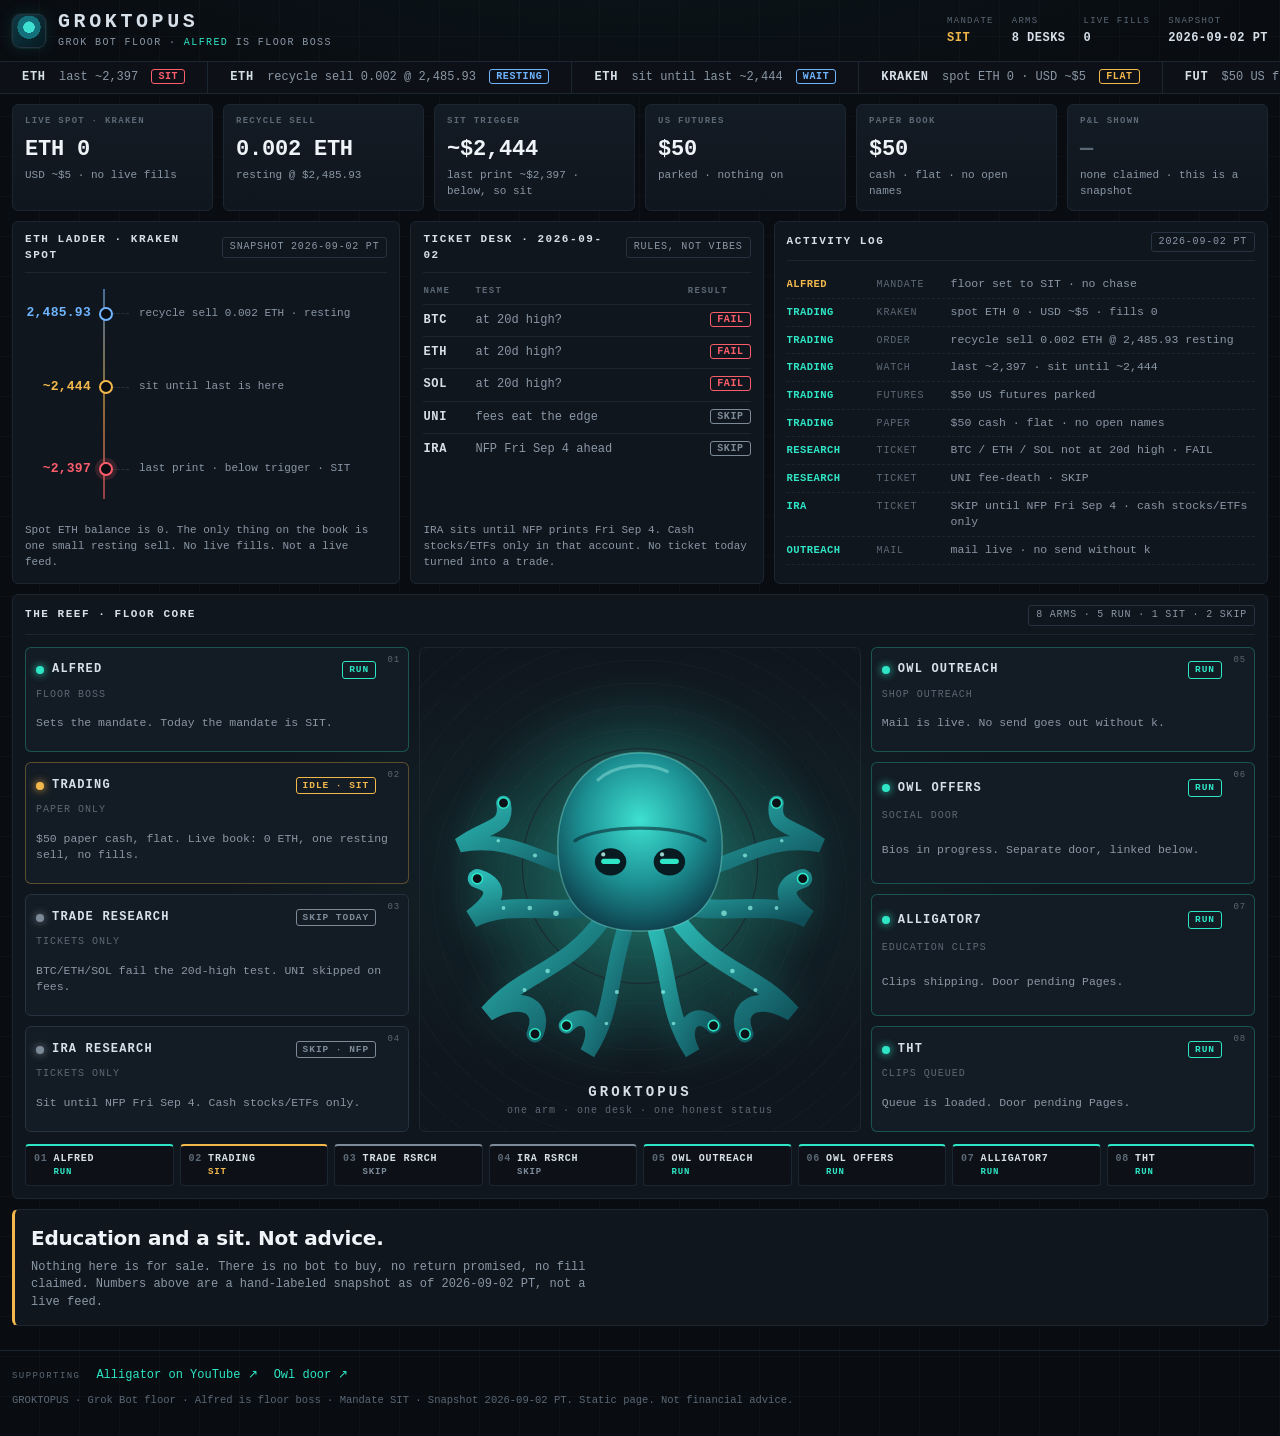
==== index.html @ 9bd95df9 "Add GROKTOPUS honest floor door: static page, Pages workflow, snapshot 2026-09-02 Co-authored-by: al" ====
<!DOCTYPE html>
<html lang="en">
<head>
  <meta charset="utf-8" />
  <meta name="viewport" content="width=device-width, initial-scale=1" />
  <title>GROKTOPUS — Grok Bot floor. Mandate: SIT.</title>
  <meta name="description" content="GROKTOPUS is the Grok Bot trading floor. Alfred is floor boss. Eight desks, honest status, mandate SIT. Snapshot as of 2026-09-02 PT. Education and a sit. Not advice. Nothing for sale." />
  <link rel="canonical" href="https://alligator7-hub.github.io/groktopus-door/" />
  <link rel="icon" href="favicon.svg" type="image/svg+xml" />
  <meta name="theme-color" content="#090c11" />
  <meta property="og:type" content="website" />
  <meta property="og:site_name" content="GROKTOPUS" />
  <meta property="og:title" content="GROKTOPUS — Grok Bot floor. Mandate: SIT." />
  <meta property="og:description" content="Eight desks, honest status, no fake money. Snapshot 2026-09-02 PT. Education and a sit. Not advice." />
  <meta property="og:url" content="https://alligator7-hub.github.io/groktopus-door/" />
  <meta name="twitter:card" content="summary" />
  <link rel="stylesheet" href="styles.css" />
</head>
<body>
  <a class="skip-link" href="#reef">Skip to the floor</a>

  <!-- ====== TOP BAR ====== -->
  <header class="topbar" role="banner">
    <div class="brand">
      <span class="brand-mark" aria-hidden="true"></span>
      <div class="brand-text">
        <h1>GROKTOPUS</h1>
        <p class="brand-sub">GROK BOT FLOOR · <span class="hl">ALFRED</span> IS FLOOR BOSS</p>
      </div>
    </div>
    <dl class="topmeta">
      <div><dt>MANDATE</dt><dd class="mandate">SIT</dd></div>
      <div><dt>ARMS</dt><dd>8 DESKS</dd></div>
      <div><dt>LIVE FILLS</dt><dd>0</dd></div>
      <div><dt>SNAPSHOT</dt><dd>2026-09-02 PT</dd></div>
    </dl>
  </header>

  <!-- ====== TICKER ====== -->
  <div class="ticker" aria-label="Floor ticker, snapshot as of 2026-09-02 PT">
    <div class="ticker-track">
      <ul class="ticker-list">
        <li><b>ETH</b> last ~2,397 <i class="dn">SIT</i></li>
        <li><b>ETH</b> recycle sell 0.002 @ 2,485.93 <i class="wait">RESTING</i></li>
        <li><b>ETH</b> sit until last ~2,444 <i class="wait">WAIT</i></li>
        <li><b>KRAKEN</b> spot ETH 0 · USD ~$5 <i class="flat">FLAT</i></li>
        <li><b>FUT</b> $50 US futures parked <i class="flat">PARKED</i></li>
        <li><b>PAPER</b> $50 cash · no open names <i class="flat">FLAT</i></li>
        <li><b>BTC</b> not at 20d high <i class="dn">FAIL</i></li>
        <li><b>ETH</b> not at 20d high <i class="dn">FAIL</i></li>
        <li><b>SOL</b> not at 20d high <i class="dn">FAIL</i></li>
        <li><b>UNI</b> fee-death <i class="skip">SKIP</i></li>
        <li><b>IRA</b> skip until NFP Fri Sep 4 <i class="skip">SKIP</i></li>
        <li><b>FILLS</b> none live <i class="flat">0</i></li>
      </ul>
      <ul class="ticker-list" aria-hidden="true">
        <li><b>ETH</b> last ~2,397 <i class="dn">SIT</i></li>
        <li><b>ETH</b> recycle sell 0.002 @ 2,485.93 <i class="wait">RESTING</i></li>
        <li><b>ETH</b> sit until last ~2,444 <i class="wait">WAIT</i></li>
        <li><b>KRAKEN</b> spot ETH 0 · USD ~$5 <i class="flat">FLAT</i></li>
        <li><b>FUT</b> $50 US futures parked <i class="flat">PARKED</i></li>
        <li><b>PAPER</b> $50 cash · no open names <i class="flat">FLAT</i></li>
        <li><b>BTC</b> not at 20d high <i class="dn">FAIL</i></li>
        <li><b>ETH</b> not at 20d high <i class="dn">FAIL</i></li>
        <li><b>SOL</b> not at 20d high <i class="dn">FAIL</i></li>
        <li><b>UNI</b> fee-death <i class="skip">SKIP</i></li>
        <li><b>IRA</b> skip until NFP Fri Sep 4 <i class="skip">SKIP</i></li>
        <li><b>FILLS</b> none live <i class="flat">0</i></li>
      </ul>
    </div>
  </div>

  <main>
    <!-- ====== STAT TILES ====== -->
    <section class="tiles" aria-label="Book snapshot">
      <article class="tile">
        <h2>LIVE SPOT · KRAKEN</h2>
        <p class="big">ETH 0</p>
        <p class="sub">USD ~$5 · no live fills</p>
      </article>
      <article class="tile">
        <h2>RECYCLE SELL</h2>
        <p class="big">0.002 ETH</p>
        <p class="sub">resting @ $2,485.93</p>
      </article>
      <article class="tile">
        <h2>SIT TRIGGER</h2>
        <p class="big">~$2,444</p>
        <p class="sub">last print ~$2,397 · below, so sit</p>
      </article>
      <article class="tile">
        <h2>US FUTURES</h2>
        <p class="big">$50</p>
        <p class="sub">parked · nothing on</p>
      </article>
      <article class="tile">
        <h2>PAPER BOOK</h2>
        <p class="big">$50</p>
        <p class="sub">cash · flat · no open names</p>
      </article>
      <article class="tile">
        <h2>P&amp;L SHOWN</h2>
        <p class="big muted">—</p>
        <p class="sub">none claimed · this is a snapshot</p>
      </article>
    </section>

    <!-- ====== LADDER + TICKETS + LOG ====== -->
    <section class="panels">
      <article class="panel ladder-panel">
        <header class="panel-head">
          <h2>ETH LADDER · KRAKEN SPOT</h2>
          <span class="tag">SNAPSHOT 2026-09-02 PT</span>
        </header>
        <div class="ladder" role="img" aria-label="ETH price ladder: recycle sell resting at 2,485.93, sit trigger at about 2,444, last print about 2,397.">
          <div class="rail"></div>
          <div class="rung sell" style="--y:12%">
            <span class="px">2,485.93</span>
            <span class="lbl">recycle sell 0.002 ETH · resting</span>
          </div>
          <div class="rung trig" style="--y:47%">
            <span class="px">~2,444</span>
            <span class="lbl">sit until last is here</span>
          </div>
          <div class="rung last" style="--y:86%">
            <span class="px">~2,397</span>
            <span class="lbl">last print · below trigger · SIT</span>
          </div>
        </div>
        <p class="fine">Spot ETH balance is 0. The only thing on the book is one small resting sell. No live fills. Not a live feed.</p>
      </article>

      <article class="panel tickets-panel">
        <header class="panel-head">
          <h2>TICKET DESK · 2026-09-02</h2>
          <span class="tag">RULES, NOT VIBES</span>
        </header>
        <table class="tickets">
          <thead><tr><th>NAME</th><th>TEST</th><th>RESULT</th></tr></thead>
          <tbody>
            <tr><td>BTC</td><td>at 20d high?</td><td><i class="dn">FAIL</i></td></tr>
            <tr><td>ETH</td><td>at 20d high?</td><td><i class="dn">FAIL</i></td></tr>
            <tr><td>SOL</td><td>at 20d high?</td><td><i class="dn">FAIL</i></td></tr>
            <tr><td>UNI</td><td>fees eat the edge</td><td><i class="skip">SKIP</i></td></tr>
            <tr><td>IRA</td><td>NFP Fri Sep 4 ahead</td><td><i class="skip">SKIP</i></td></tr>
          </tbody>
        </table>
        <p class="fine">IRA sits until NFP prints Fri Sep 4. Cash stocks/ETFs only in that account. No ticket today turned into a trade.</p>
      </article>

      <article class="panel log-panel">
        <header class="panel-head">
          <h2>ACTIVITY LOG</h2>
          <span class="tag">2026-09-02 PT</span>
        </header>
        <ol class="log">
          <li><span class="who alfred">ALFRED</span><span class="act">MANDATE</span><span class="msg">floor set to SIT · no chase</span></li>
          <li><span class="who">TRADING</span><span class="act">KRAKEN</span><span class="msg">spot ETH 0 · USD ~$5 · fills 0</span></li>
          <li><span class="who">TRADING</span><span class="act">ORDER</span><span class="msg">recycle sell 0.002 ETH @ 2,485.93 resting</span></li>
          <li><span class="who">TRADING</span><span class="act">WATCH</span><span class="msg">last ~2,397 · sit until ~2,444</span></li>
          <li><span class="who">TRADING</span><span class="act">FUTURES</span><span class="msg">$50 US futures parked</span></li>
          <li><span class="who">TRADING</span><span class="act">PAPER</span><span class="msg">$50 cash · flat · no open names</span></li>
          <li><span class="who">RESEARCH</span><span class="act">TICKET</span><span class="msg">BTC / ETH / SOL not at 20d high · FAIL</span></li>
          <li><span class="who">RESEARCH</span><span class="act">TICKET</span><span class="msg">UNI fee-death · SKIP</span></li>
          <li><span class="who">IRA</span><span class="act">TICKET</span><span class="msg">SKIP until NFP Fri Sep 4 · cash stocks/ETFs only</span></li>
          <li><span class="who">OUTREACH</span><span class="act">MAIL</span><span class="msg">mail live · no send without k</span></li>
          <li><span class="who">OFFERS</span><span class="act">SOCIAL</span><span class="msg">bios in progress</span></li>
          <li><span class="who">ALLIGATOR7</span><span class="act">CLIPS</span><span class="msg">education clips · door pending Pages</span></li>
          <li><span class="who">THT</span><span class="act">CLIPS</span><span class="msg">queued · door pending Pages</span></li>
        </ol>
      </article>
    </section>

    <!-- ====== THE REEF: OCTOPUS + EIGHT DESKS ====== -->
    <section class="reef" id="reef" aria-labelledby="reef-title">
      <header class="panel-head reef-head">
        <h2 id="reef-title">THE REEF · FLOOR CORE</h2>
        <span class="tag">8 ARMS · 5 RUN · 1 SIT · 2 SKIP</span>
      </header>

      <div class="reef-grid">
        <!-- Left column -->
        <article class="desk run" style="--n:'01'">
          <header><span class="dot"></span><h3>ALFRED</h3><span class="state">RUN</span></header>
          <p class="role">floor boss</p>
          <p class="note">Sets the mandate. Today the mandate is SIT.</p>
        </article>
        <article class="desk sit" style="--n:'02'">
          <header><span class="dot"></span><h3>TRADING</h3><span class="state">IDLE · SIT</span></header>
          <p class="role">paper only</p>
          <p class="note">$50 paper cash, flat. Live book: 0 ETH, one resting sell, no fills.</p>
        </article>
        <article class="desk skip" style="--n:'03'">
          <header><span class="dot"></span><h3>TRADE RESEARCH</h3><span class="state">SKIP TODAY</span></header>
          <p class="role">tickets only</p>
          <p class="note">BTC/ETH/SOL fail the 20d-high test. UNI skipped on fees.</p>
        </article>
        <article class="desk skip" style="--n:'04'">
          <header><span class="dot"></span><h3>IRA RESEARCH</h3><span class="state">SKIP · NFP</span></header>
          <p class="role">tickets only</p>
          <p class="note">Sit until NFP Fri Sep 4. Cash stocks/ETFs only.</p>
        </article>

        <!-- Center: original octopus -->
        <figure class="core" aria-label="Original GROKTOPUS octopus mark, eight arms reaching to eight desks">
          <svg viewBox="0 0 400 400" xmlns="http://www.w3.org/2000/svg" role="img">
            <title>GROKTOPUS</title>
            <defs>
              <radialGradient id="mantle" cx="50%" cy="38%" r="65%">
                <stop offset="0" stop-color="#3ee0d2"/>
                <stop offset="0.55" stop-color="#1c8f92"/>
                <stop offset="1" stop-color="#0d3b48"/>
              </radialGradient>
              <linearGradient id="arm" x1="0" y1="0" x2="1" y2="1">
                <stop offset="0" stop-color="#2bb7b3"/>
                <stop offset="1" stop-color="#0f4d57"/>
              </linearGradient>
              <radialGradient id="glow" cx="50%" cy="50%" r="50%">
                <stop offset="0" stop-color="#2ee6c5" stop-opacity=".28"/>
                <stop offset="1" stop-color="#2ee6c5" stop-opacity="0"/>
              </radialGradient>
            </defs>

            <!-- orbit rings -->
            <circle cx="200" cy="200" r="186" fill="url(#glow)"/>
            <circle cx="200" cy="200" r="150" fill="none" stroke="#1d2a33" stroke-width="1" stroke-dasharray="3 7"/>
            <circle cx="200" cy="200" r="112" fill="none" stroke="#1d2a33" stroke-width="1"/>

            <!-- eight arms: tapered strokes, one per desk -->
            <g fill="none" stroke="url(#arm)" stroke-linecap="round" class="arms">
              <path d="M170 235 C120 250, 80 230, 40 250 C60 235, 70 220, 45 212" stroke-width="18"/>
              <path d="M165 250 C130 300, 90 300, 55 340 C90 320, 110 335, 100 360" stroke-width="16"/>
              <path d="M185 262 C170 310, 175 340, 150 378 C165 350, 145 335, 130 352" stroke-width="15"/>
              <path d="M215 262 C230 310, 225 340, 250 378 C235 350, 255 335, 270 352" stroke-width="15"/>
              <path d="M235 250 C270 300, 310 300, 345 340 C310 320, 290 335, 300 360" stroke-width="16"/>
              <path d="M230 235 C280 250, 320 230, 360 250 C340 235, 330 220, 355 212" stroke-width="18"/>
              <path d="M238 210 C290 200, 320 170, 372 180 C345 160, 325 165, 330 140" stroke-width="14"/>
              <path d="M162 210 C110 200, 80 170, 28 180 C55 160, 75 165, 70 140" stroke-width="14"/>
            </g>
            <!-- suckers -->
            <g fill="#8ff2e6" opacity=".7">
              <circle cx="120" cy="245" r="2.6"/><circle cx="95" cy="240" r="2.2"/><circle cx="70" cy="240" r="1.8"/>
              <circle cx="280" cy="245" r="2.6"/><circle cx="305" cy="240" r="2.2"/><circle cx="330" cy="240" r="1.8"/>
              <circle cx="112" cy="300" r="2.2"/><circle cx="90" cy="318" r="1.9"/>
              <circle cx="288" cy="300" r="2.2"/><circle cx="310" cy="318" r="1.9"/>
              <circle cx="178" cy="320" r="2"/><circle cx="168" cy="350" r="1.7"/>
              <circle cx="222" cy="320" r="2"/><circle cx="232" cy="350" r="1.7"/>
              <circle cx="300" cy="190" r="2"/><circle cx="335" cy="176" r="1.7"/>
              <circle cx="100" cy="190" r="2"/><circle cx="65" cy="176" r="1.7"/>
            </g>

            <!-- mantle: tall rounded head -->
            <path d="M200 92 C252 92, 282 138, 278 190 C275 236, 250 262, 200 262 C150 262, 125 236, 122 190 C118 138, 148 92, 200 92 Z" fill="url(#mantle)" stroke="#8ff2e6" stroke-opacity=".35" stroke-width="1.5"/>
            <!-- brow band -->
            <path d="M138 176 C160 160, 240 160, 262 176" fill="none" stroke="#0b2b33" stroke-width="3" stroke-linecap="round" opacity=".6"/>
            <!-- eyes: horizontal bar pupils, calm not cartoon -->
            <g>
              <ellipse cx="172" cy="196" rx="15" ry="13" fill="#071b21"/>
              <ellipse cx="228" cy="196" rx="15" ry="13" fill="#071b21"/>
              <rect x="163" y="193" width="18" height="5" rx="2.5" fill="#2ee6c5"/>
              <rect x="219" y="193" width="18" height="5" rx="2.5" fill="#2ee6c5"/>
              <circle cx="165" cy="189" r="2" fill="#bffff5" opacity=".8"/>
              <circle cx="221" cy="189" r="2" fill="#bffff5" opacity=".8"/>
            </g>
            <!-- mantle sheen -->
            <path d="M160 118 C175 104, 205 100, 226 110" fill="none" stroke="#bffff5" stroke-opacity=".35" stroke-width="3" stroke-linecap="round"/>
            <!-- desk nodes at arm tips -->
            <g class="nodes" fill="#0b1117" stroke="#2ee6c5" stroke-width="1.5">
              <circle cx="45" cy="212" r="5"/><circle cx="100" cy="360" r="5"/><circle cx="130" cy="352" r="5"/><circle cx="270" cy="352" r="5"/>
              <circle cx="300" cy="360" r="5"/><circle cx="355" cy="212" r="5"/><circle cx="330" cy="140" r="5"/><circle cx="70" cy="140" r="5"/>
            </g>
          </svg>
          <figcaption>
            <span class="core-title">GROKTOPUS</span>
            <span class="core-sub">one arm · one desk · one honest status</span>
          </figcaption>
        </figure>

        <!-- Right column -->
        <article class="desk run" style="--n:'05'">
          <header><span class="dot"></span><h3>OWL OUTREACH</h3><span class="state">RUN</span></header>
          <p class="role">shop outreach</p>
          <p class="note">Mail is live. No send goes out without k.</p>
        </article>
        <article class="desk run" style="--n:'06'">
          <header><span class="dot"></span><h3>OWL OFFERS</h3><span class="state">RUN</span></header>
          <p class="role">social door</p>
          <p class="note">Bios in progress. Separate door, linked below.</p>
        </article>
        <article class="desk run" style="--n:'07'">
          <header><span class="dot"></span><h3>ALLIGATOR7</h3><span class="state">RUN</span></header>
          <p class="role">education clips</p>
          <p class="note">Clips shipping. Door pending Pages.</p>
        </article>
        <article class="desk run" style="--n:'08'">
          <header><span class="dot"></span><h3>THT</h3><span class="state">RUN</span></header>
          <p class="role">clips queued</p>
          <p class="note">Queue is loaded. Door pending Pages.</p>
        </article>
      </div>

      <!-- Roll call strip -->
      <ol class="rollcall" aria-label="Eight arms roll call">
        <li class="run"><b>01</b>ALFRED<i>RUN</i></li>
        <li class="sit"><b>02</b>TRADING<i>SIT</i></li>
        <li class="skip"><b>03</b>TRADE RSRCH<i>SKIP</i></li>
        <li class="skip"><b>04</b>IRA RSRCH<i>SKIP</i></li>
        <li class="run"><b>05</b>OWL OUTREACH<i>RUN</i></li>
        <li class="run"><b>06</b>OWL OFFERS<i>RUN</i></li>
        <li class="run"><b>07</b>ALLIGATOR7<i>RUN</i></li>
        <li class="run"><b>08</b>THT<i>RUN</i></li>
      </ol>
    </section>

    <!-- ====== THE LINE ====== -->
    <section class="line" aria-label="What this page is">
      <p class="line-main">Education and a sit. Not advice.</p>
      <p class="line-sub">Nothing here is for sale. There is no bot to buy, no return promised, no fill claimed. Numbers above are a hand-labeled snapshot as of 2026-09-02 PT, not a live feed.</p>
    </section>
  </main>

  <footer class="foot">
    <div class="foot-links">
      <span class="foot-label">SUPPORTING</span>
      <a href="https://www.youtube.com/channel/UCKOJdD9WkZSSrFBQMr-6TzQ" rel="noopener" target="_blank">Alligator on YouTube ↗</a>
      <a href="https://alligator7-hub.github.io/owl-offers-door/" rel="noopener" target="_blank">Owl door ↗</a>
    </div>
    <p class="foot-fine">GROKTOPUS · Grok Bot floor · Alfred is floor boss · Mandate SIT · Snapshot 2026-09-02 PT. Static page. Not financial advice.</p>
  </footer>
</body>
</html>
---- styles.css ----
/* GROKTOPUS door — dark command-center, dense, honest. Static. */

:root {
  --bg: #090c11;
  --bg-2: #0d1117;
  --panel: #10161e;
  --panel-2: #131b24;
  --line: #1c2631;
  --line-2: #26323f;
  --text: #d7e0e8;
  --text-dim: #8a97a5;
  --text-mute: #5b6875;
  --run: #2ee6c5;
  --sit: #f2b84b;
  --skip: #7d8b99;
  --fail: #ff5d6c;
  --wait: #6fb4ff;
  --mono: ui-monospace, "SFMono-Regular", Menlo, Consolas, "Liberation Mono", monospace;
  --sans: "Inter", system-ui, -apple-system, "Segoe UI", Roboto, sans-serif;
  --r: 6px;
  --gap: 10px;
}

* { box-sizing: border-box; }
html { background: var(--bg); color-scheme: dark; }
body {
  margin: 0;
  font-family: var(--mono);
  font-size: 13px;
  line-height: 1.45;
  color: var(--text);
  background:
    radial-gradient(1200px 500px at 50% -10%, rgba(46, 230, 197, 0.06), transparent 60%),
    repeating-linear-gradient(0deg, transparent 0 39px, rgba(255, 255, 255, 0.018) 39px 40px),
    repeating-linear-gradient(90deg, transparent 0 39px, rgba(255, 255, 255, 0.018) 39px 40px),
    var(--bg);
  -webkit-font-smoothing: antialiased;
}
a { color: var(--run); text-decoration: none; }
a:hover, a:focus-visible { text-decoration: underline; }
h1, h2, h3, p, dl, dd, dt, ol, ul, figure { margin: 0; }
ol, ul { padding: 0; list-style: none; }

.skip-link {
  position: absolute; left: -9999px; top: 8px; padding: 6px 10px;
  background: var(--run); color: #031a17; z-index: 100; border-radius: var(--r);
}
.skip-link:focus { left: 8px; }

main { max-width: 1320px; margin: 0 auto; padding: 0 12px 24px; display: grid; gap: var(--gap); }

/* ---------- status tokens ---------- */
i.dn, i.skip, i.wait, i.flat, i.run {
  font-style: normal; font-weight: 700; font-size: 10px; letter-spacing: .06em;
  padding: 1px 6px; border-radius: 3px; border: 1px solid currentColor; margin-left: 6px; vertical-align: 1px;
}
i.dn { color: var(--fail); }
i.skip { color: var(--skip); }
i.wait { color: var(--wait); }
i.flat { color: var(--sit); }
i.run { color: var(--run); }

.tag {
  font-size: 10px; letter-spacing: .08em; color: var(--text-dim);
  border: 1px solid var(--line-2); padding: 2px 7px; border-radius: 3px; white-space: nowrap;
}
.hl { color: var(--run); }

/* ---------- top bar ---------- */
.topbar {
  max-width: 1320px; margin: 0 auto; padding: 12px 12px 10px;
  display: flex; align-items: center; justify-content: space-between; gap: 16px; flex-wrap: wrap;
}
.brand { display: flex; align-items: center; gap: 12px; }
.brand-mark {
  width: 34px; height: 34px; border-radius: 8px; flex: 0 0 auto;
  background:
    radial-gradient(circle at 50% 38%, #3ee0d2 0 22%, #14707a 23% 45%, transparent 46%),
    linear-gradient(135deg, #0f3a44, #071a21);
  border: 1px solid var(--line-2);
  box-shadow: 0 0 0 1px rgba(46, 230, 197, 0.08), 0 0 18px rgba(46, 230, 197, 0.12);
}
.brand h1 { font-size: 20px; letter-spacing: .18em; font-weight: 800; line-height: 1; }
.brand-sub { font-size: 10px; letter-spacing: .14em; color: var(--text-dim); margin-top: 4px; }
.topmeta { display: flex; gap: 18px; flex-wrap: wrap; }
.topmeta div { display: grid; gap: 2px; }
.topmeta dt { font-size: 9px; letter-spacing: .14em; color: var(--text-mute); }
.topmeta dd { font-size: 12px; font-weight: 700; letter-spacing: .04em; }
.topmeta .mandate { color: var(--sit); }

/* ---------- ticker ---------- */
.ticker {
  border-top: 1px solid var(--line); border-bottom: 1px solid var(--line);
  background: var(--bg-2); overflow: hidden; white-space: nowrap; margin-bottom: var(--gap);
}
.ticker-track { display: inline-flex; animation: tick 46s linear infinite; }
.ticker:hover .ticker-track { animation-play-state: paused; }
.ticker-list { display: inline-flex; }
.ticker-list li { padding: 7px 22px; border-right: 1px solid var(--line); font-size: 12px; color: var(--text-dim); }
.ticker-list b { color: var(--text); margin-right: 6px; letter-spacing: .06em; }
@keyframes tick { from { transform: translateX(0); } to { transform: translateX(-50%); } }
@media (prefers-reduced-motion: reduce) {
  .ticker-track { animation: none; flex-wrap: wrap; }
  .ticker { white-space: normal; }
  .ticker-list[aria-hidden] { display: none; }
}

/* ---------- tiles ---------- */
.tiles { display: grid; grid-template-columns: repeat(6, 1fr); gap: var(--gap); }
.tile {
  background: linear-gradient(180deg, var(--panel-2), var(--panel));
  border: 1px solid var(--line); border-radius: var(--r); padding: 10px 12px; min-width: 0;
}
.tile h2 { font-size: 9px; letter-spacing: .14em; color: var(--text-mute); font-weight: 600; }
.tile .big { font-size: 22px; font-weight: 800; margin-top: 6px; letter-spacing: -.01em; color: #eef4f8; }
.tile .big.muted { color: var(--text-mute); }
.tile .sub { font-size: 11px; color: var(--text-dim); margin-top: 2px; }
@media (max-width: 1000px) { .tiles { grid-template-columns: repeat(3, 1fr); } }
@media (max-width: 560px) { .tiles { grid-template-columns: repeat(2, 1fr); } .tile .big { font-size: 19px; } }

/* ---------- panels ---------- */
.panels { display: grid; grid-template-columns: 1.1fr 1fr 1.4fr; gap: var(--gap); }
.panel {
  background: var(--panel); border: 1px solid var(--line); border-radius: var(--r);
  padding: 10px 12px 12px; min-width: 0; display: flex; flex-direction: column; gap: 10px;
}
.panel-head {
  display: flex; align-items: center; justify-content: space-between; gap: 10px;
  padding-bottom: 8px; border-bottom: 1px solid var(--line);
}
.panel-head h2 { font-size: 11px; letter-spacing: .14em; font-weight: 700; color: var(--text); }
.fine { font-size: 11px; color: var(--text-dim); margin-top: auto; }
@media (max-width: 1000px) { .panels { grid-template-columns: 1fr 1fr; } .log-panel { grid-column: 1 / -1; } }
@media (max-width: 640px) { .panels { grid-template-columns: 1fr; } }

/* ladder */
.ladder { position: relative; height: 210px; margin: 6px 0 4px 78px; }
.ladder .rail {
  position: absolute; left: 0; top: 0; bottom: 0; width: 2px;
  background: linear-gradient(180deg, var(--wait), var(--sit) 50%, var(--fail));
  opacity: .55;
}
.rung {
  position: absolute; left: 0; top: var(--y); transform: translateY(-50%);
  display: flex; align-items: center; gap: 10px; white-space: nowrap;
}
.rung::before {
  content: ""; width: 26px; height: 0; border-top: 1px dashed var(--line-2);
}
.rung .px {
  position: absolute; right: calc(100% + 12px); font-weight: 800; font-size: 13px; letter-spacing: .02em;
}
.rung .lbl { font-size: 11px; color: var(--text-dim); }
.rung::after {
  content: ""; position: absolute; left: -4px; width: 10px; height: 10px; border-radius: 50%;
  background: var(--bg); border: 2px solid currentColor;
}
.rung.sell { color: var(--wait); }
.rung.trig { color: var(--sit); }
.rung.last { color: var(--fail); }
.rung.last::after { box-shadow: 0 0 0 4px rgba(255, 93, 108, 0.15); }
@media (max-width: 420px) { .rung .lbl { white-space: normal; max-width: 150px; line-height: 1.25; } }

/* tickets */
.tickets { width: 100%; border-collapse: collapse; font-size: 12px; }
.tickets th {
  text-align: left; font-size: 9px; letter-spacing: .14em; color: var(--text-mute); font-weight: 600;
  padding: 2px 0 6px;
}
.tickets td { padding: 7px 0; border-top: 1px solid var(--line); color: var(--text-dim); }
.tickets td:first-child { color: var(--text); font-weight: 700; letter-spacing: .06em; width: 52px; }
.tickets td:last-child { text-align: right; }
.tickets td:last-child i { margin-left: 0; }

/* log */
.log { display: grid; gap: 0; font-size: 11.5px; max-height: 300px; overflow: auto; scrollbar-width: thin; }
.log li {
  display: grid; grid-template-columns: 82px 66px 1fr; gap: 8px; padding: 5px 0;
  border-bottom: 1px dashed var(--line); align-items: baseline;
}
.log li:last-child { border-bottom: 0; }
.log .who { color: var(--run); font-weight: 700; letter-spacing: .04em; font-size: 10.5px; }
.log .who.alfred { color: var(--sit); }
.log .act { color: var(--text-mute); font-size: 10px; letter-spacing: .08em; }
.log .msg { color: var(--text-dim); }
@media (max-width: 420px) { .log li { grid-template-columns: 74px 1fr; } .log .act { display: none; } }

/* ---------- reef ---------- */
.reef {
  background:
    radial-gradient(600px 320px at 50% 45%, rgba(46, 230, 197, 0.07), transparent 70%),
    var(--panel);
  border: 1px solid var(--line); border-radius: var(--r); padding: 10px 12px 12px;
  display: grid; gap: 12px;
}
.reef-grid {
  display: grid;
  grid-template-columns: minmax(0, 1fr) minmax(280px, 1.15fr) minmax(0, 1fr);
  grid-template-rows: repeat(4, minmax(0, auto));
  gap: var(--gap);
  align-items: stretch;
}
.reef-grid .core { grid-column: 2; grid-row: 1 / 5; }
.reef-grid .desk:nth-of-type(1) { grid-area: 1 / 1; }
.reef-grid .desk:nth-of-type(2) { grid-area: 2 / 1; }
.reef-grid .desk:nth-of-type(3) { grid-area: 3 / 1; }
.reef-grid .desk:nth-of-type(4) { grid-area: 4 / 1; }
.reef-grid .desk:nth-of-type(5) { grid-area: 1 / 3; }
.reef-grid .desk:nth-of-type(6) { grid-area: 2 / 3; }
.reef-grid .desk:nth-of-type(7) { grid-area: 3 / 3; }
.reef-grid .desk:nth-of-type(8) { grid-area: 4 / 3; }

.core {
  display: flex; flex-direction: column; align-items: center; justify-content: center; gap: 6px;
  border: 1px solid var(--line); border-radius: var(--r); padding: 8px;
  background:
    radial-gradient(circle at 50% 50%, rgba(46, 230, 197, 0.05), transparent 60%),
    repeating-radial-gradient(circle at 50% 50%, transparent 0 22px, rgba(255, 255, 255, 0.02) 22px 23px);
}
.core svg { width: 100%; max-width: 420px; height: auto; display: block; filter: drop-shadow(0 0 22px rgba(46, 230, 197, 0.16)); }
.core figcaption { display: grid; text-align: center; gap: 2px; padding-bottom: 4px; }
.core-title { font-size: 14px; font-weight: 800; letter-spacing: .22em; }
.core-sub { font-size: 10px; letter-spacing: .1em; color: var(--text-mute); }

.desk {
  position: relative; background: var(--panel-2); border: 1px solid var(--line); border-radius: var(--r);
  padding: 9px 10px 10px; display: grid; gap: 4px; min-width: 0;
}
.desk::before {
  content: var(--n); position: absolute; top: 6px; right: 8px;
  font-size: 9px; color: var(--text-mute); letter-spacing: .1em;
}
.desk header { display: flex; align-items: center; gap: 8px; padding-right: 22px; }
.desk h3 { font-size: 12px; letter-spacing: .1em; font-weight: 800; }
.desk .dot { width: 8px; height: 8px; border-radius: 50%; flex: 0 0 auto; background: currentColor; box-shadow: 0 0 8px currentColor; }
.desk .state { margin-left: auto; font-size: 9.5px; letter-spacing: .1em; font-weight: 700; padding: 1px 6px; border: 1px solid currentColor; border-radius: 3px; white-space: nowrap; }
.desk .role { font-size: 10px; letter-spacing: .1em; color: var(--text-mute); text-transform: uppercase; }
.desk .note { font-size: 11.5px; color: var(--text-dim); }
.desk.run { color: var(--run); }
.desk.sit { color: var(--sit); }
.desk.skip { color: var(--skip); }
.desk.run { border-color: rgba(46, 230, 197, 0.28); }
.desk.sit { border-color: rgba(242, 184, 75, 0.32); }
.desk.skip { border-color: var(--line-2); }
.desk h3, .desk .note { color: var(--text); }
.desk .note { color: var(--text-dim); }

@media (max-width: 900px) {
  .reef-grid { grid-template-columns: repeat(2, minmax(0, 1fr)); grid-template-rows: auto; }
  .reef-grid .core { grid-column: 1 / -1; grid-row: 1; }
  .reef-grid .desk:nth-of-type(n) { grid-area: auto; }
  .core svg { max-width: 300px; }
}
@media (max-width: 520px) {
  .reef-grid { grid-template-columns: 1fr; }
  .core svg { max-width: 240px; }
}

/* roll call */
.rollcall { display: grid; grid-template-columns: repeat(8, 1fr); gap: 6px; }
.rollcall li {
  display: grid; grid-template-columns: auto 1fr; grid-template-rows: auto auto; column-gap: 6px;
  background: var(--bg-2); border: 1px solid var(--line); border-top: 2px solid currentColor;
  border-radius: 4px; padding: 6px 8px; font-size: 10px; letter-spacing: .08em; font-weight: 700;
  color: var(--text); min-width: 0; white-space: nowrap; overflow: hidden; text-overflow: ellipsis;
}
.rollcall b { color: var(--text-mute); font-weight: 600; grid-row: 1 / 3; align-self: start; }
.rollcall i { font-style: normal; font-size: 9px; color: inherit; }
.rollcall .run { color: var(--run); }
.rollcall .sit { color: var(--sit); }
.rollcall .skip { color: var(--skip); }
.rollcall li.run, .rollcall li.sit, .rollcall li.skip { color: var(--text); }
.rollcall li.run { border-top-color: var(--run); } .rollcall li.run i { color: var(--run); }
.rollcall li.sit { border-top-color: var(--sit); } .rollcall li.sit i { color: var(--sit); }
.rollcall li.skip { border-top-color: var(--skip); } .rollcall li.skip i { color: var(--skip); }
@media (max-width: 900px) { .rollcall { grid-template-columns: repeat(4, 1fr); } }
@media (max-width: 480px) { .rollcall { grid-template-columns: repeat(2, 1fr); } }

/* ---------- the line ---------- */
.line {
  border: 1px solid var(--line); border-left: 3px solid var(--sit); border-radius: var(--r);
  background: var(--panel); padding: 14px 16px; display: grid; gap: 6px;
}
.line-main { font-family: var(--sans); font-size: 20px; font-weight: 700; letter-spacing: -.01em; color: #eef4f8; }
.line-sub { font-size: 12px; color: var(--text-dim); max-width: 78ch; }

/* ---------- footer ---------- */
.foot {
  max-width: 1320px; margin: 0 auto; padding: 6px 12px 28px;
  display: grid; gap: 8px; border-top: 1px solid var(--line);
}
.foot-links { display: flex; gap: 16px; flex-wrap: wrap; align-items: baseline; padding-top: 10px; }
.foot-label { font-size: 9px; letter-spacing: .16em; color: var(--text-mute); }
.foot-links a { font-size: 12px; }
.foot-fine { font-size: 10.5px; color: var(--text-mute); }
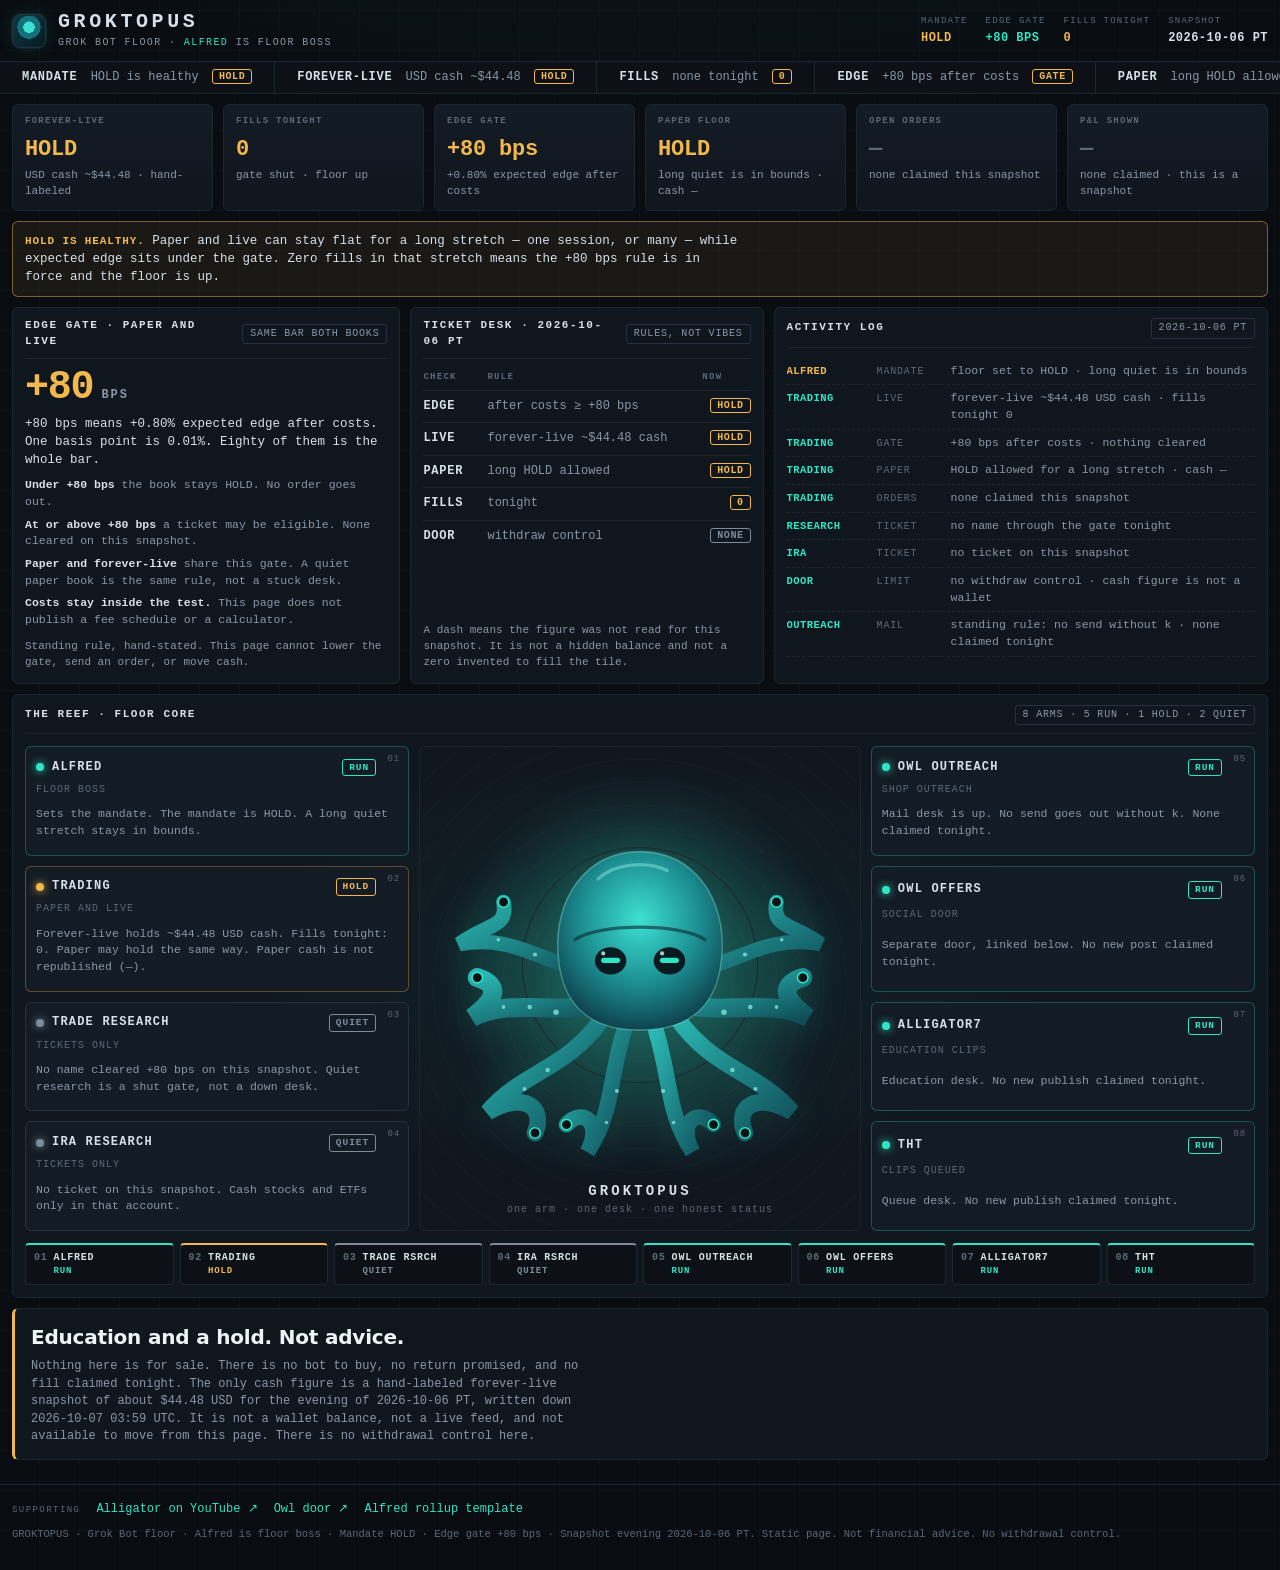
==== commit 9c8bd0da: "Show a healthy HOLD and the +80 bps edge gate Forever-live is flat at about $44.48 with no fills. Th" ====
--- a/index.html
+++ b/index.html
@@ -3,15 +3,15 @@
 <head>
   <meta charset="utf-8" />
   <meta name="viewport" content="width=device-width, initial-scale=1" />
-  <title>GROKTOPUS — Grok Bot floor. Mandate: SIT.</title>
-  <meta name="description" content="GROKTOPUS is the Grok Bot trading floor. Alfred is floor boss. Eight desks, honest status, mandate SIT. Snapshot as of 2026-09-02 PT. Education and a sit. Not advice. Nothing for sale." />
+  <title>GROKTOPUS — Grok Bot floor. Mandate: HOLD.</title>
+  <meta name="description" content="GROKTOPUS is the Grok Bot trading floor. Alfred is floor boss. Forever-live is in a healthy HOLD: about $44.48 USD cash, no fills tonight. Orders wait for a +80 bps edge after costs. Snapshot evening 2026-10-06 PT. Education and a hold. Not advice. Nothing for sale. No withdrawal control." />
   <link rel="canonical" href="https://alligator7-hub.github.io/groktopus-door/" />
   <link rel="icon" href="favicon.svg" type="image/svg+xml" />
   <meta name="theme-color" content="#090c11" />
   <meta property="og:type" content="website" />
   <meta property="og:site_name" content="GROKTOPUS" />
-  <meta property="og:title" content="GROKTOPUS — Grok Bot floor. Mandate: SIT." />
-  <meta property="og:description" content="Eight desks, honest status, no fake money. Snapshot 2026-09-02 PT. Education and a sit. Not advice." />
+  <meta property="og:title" content="GROKTOPUS — Grok Bot floor. Mandate: HOLD." />
+  <meta property="og:description" content="Healthy HOLD. Forever-live ~$44.48 USD cash, no fills tonight. Edge gate +80 bps. Not a live balance. No withdrawal control." />
   <meta property="og:url" content="https://alligator7-hub.github.io/groktopus-door/" />
   <meta name="twitter:card" content="summary" />
   <link rel="stylesheet" href="styles.css" />
@@ -29,43 +29,39 @@
       </div>
     </div>
     <dl class="topmeta">
-      <div><dt>MANDATE</dt><dd class="mandate">SIT</dd></div>
-      <div><dt>ARMS</dt><dd>8 DESKS</dd></div>
-      <div><dt>LIVE FILLS</dt><dd>0</dd></div>
-      <div><dt>SNAPSHOT</dt><dd>2026-09-02 PT</dd></div>
+      <div><dt>MANDATE</dt><dd class="mandate">HOLD</dd></div>
+      <div><dt>EDGE GATE</dt><dd class="edge">+80 BPS</dd></div>
+      <div><dt>FILLS TONIGHT</dt><dd class="mandate">0</dd></div>
+      <div><dt>SNAPSHOT</dt><dd>2026-10-06 PT</dd></div>
     </dl>
   </header>
 
   <!-- ====== TICKER ====== -->
-  <div class="ticker" aria-label="Floor ticker, snapshot as of 2026-09-02 PT">
+  <div class="ticker" aria-label="Floor ticker, hand-labeled snapshot for the evening of 2026-10-06 PT">
     <div class="ticker-track">
       <ul class="ticker-list">
-        <li><b>ETH</b> last ~2,397 <i class="dn">SIT</i></li>
-        <li><b>ETH</b> recycle sell 0.002 @ 2,485.93 <i class="wait">RESTING</i></li>
-        <li><b>ETH</b> sit until last ~2,444 <i class="wait">WAIT</i></li>
-        <li><b>KRAKEN</b> spot ETH 0 · USD ~$5 <i class="flat">FLAT</i></li>
-        <li><b>FUT</b> $50 US futures parked <i class="flat">PARKED</i></li>
-        <li><b>PAPER</b> $50 cash · no open names <i class="flat">FLAT</i></li>
-        <li><b>BTC</b> not at 20d high <i class="dn">FAIL</i></li>
-        <li><b>ETH</b> not at 20d high <i class="dn">FAIL</i></li>
-        <li><b>SOL</b> not at 20d high <i class="dn">FAIL</i></li>
-        <li><b>UNI</b> fee-death <i class="skip">SKIP</i></li>
-        <li><b>IRA</b> skip until NFP Fri Sep 4 <i class="skip">SKIP</i></li>
-        <li><b>FILLS</b> none live <i class="flat">0</i></li>
+        <li><b>MANDATE</b> HOLD is healthy <i class="hold">HOLD</i></li>
+        <li><b>FOREVER-LIVE</b> USD cash ~$44.48 <i class="hold">HOLD</i></li>
+        <li><b>FILLS</b> none tonight <i class="hold">0</i></li>
+        <li><b>EDGE</b> +80 bps after costs <i class="hold">GATE</i></li>
+        <li><b>PAPER</b> long HOLD allowed <i class="hold">HOLD</i></li>
+        <li><b>PAPER CASH</b> not republished <i class="quiet">—</i></li>
+        <li><b>ORDERS</b> none claimed <i class="quiet">—</i></li>
+        <li><b>P&amp;L</b> none claimed <i class="quiet">—</i></li>
+        <li><b>DOOR</b> no withdraw control <i class="quiet">NONE</i></li>
+        <li><b>FEED</b> hand snapshot, not live <i class="quiet">STATIC</i></li>
       </ul>
       <ul class="ticker-list" aria-hidden="true">
-        <li><b>ETH</b> last ~2,397 <i class="dn">SIT</i></li>
-        <li><b>ETH</b> recycle sell 0.002 @ 2,485.93 <i class="wait">RESTING</i></li>
-        <li><b>ETH</b> sit until last ~2,444 <i class="wait">WAIT</i></li>
-        <li><b>KRAKEN</b> spot ETH 0 · USD ~$5 <i class="flat">FLAT</i></li>
-        <li><b>FUT</b> $50 US futures parked <i class="flat">PARKED</i></li>
-        <li><b>PAPER</b> $50 cash · no open names <i class="flat">FLAT</i></li>
-        <li><b>BTC</b> not at 20d high <i class="dn">FAIL</i></li>
-        <li><b>ETH</b> not at 20d high <i class="dn">FAIL</i></li>
-        <li><b>SOL</b> not at 20d high <i class="dn">FAIL</i></li>
-        <li><b>UNI</b> fee-death <i class="skip">SKIP</i></li>
-        <li><b>IRA</b> skip until NFP Fri Sep 4 <i class="skip">SKIP</i></li>
-        <li><b>FILLS</b> none live <i class="flat">0</i></li>
+        <li><b>MANDATE</b> HOLD is healthy <i class="hold">HOLD</i></li>
+        <li><b>FOREVER-LIVE</b> USD cash ~$44.48 <i class="hold">HOLD</i></li>
+        <li><b>FILLS</b> none tonight <i class="hold">0</i></li>
+        <li><b>EDGE</b> +80 bps after costs <i class="hold">GATE</i></li>
+        <li><b>PAPER</b> long HOLD allowed <i class="hold">HOLD</i></li>
+        <li><b>PAPER CASH</b> not republished <i class="quiet">—</i></li>
+        <li><b>ORDERS</b> none claimed <i class="quiet">—</i></li>
+        <li><b>P&amp;L</b> none claimed <i class="quiet">—</i></li>
+        <li><b>DOOR</b> no withdraw control <i class="quiet">NONE</i></li>
+        <li><b>FEED</b> hand snapshot, not live <i class="quiet">STATIC</i></li>
       </ul>
     </div>
   </div>
@@ -74,29 +70,29 @@
     <!-- ====== STAT TILES ====== -->
     <section class="tiles" aria-label="Book snapshot">
       <article class="tile">
-        <h2>LIVE SPOT · KRAKEN</h2>
-        <p class="big">ETH 0</p>
-        <p class="sub">USD ~$5 · no live fills</p>
-      </article>
-      <article class="tile">
-        <h2>RECYCLE SELL</h2>
-        <p class="big">0.002 ETH</p>
-        <p class="sub">resting @ $2,485.93</p>
-      </article>
-      <article class="tile">
-        <h2>SIT TRIGGER</h2>
-        <p class="big">~$2,444</p>
-        <p class="sub">last print ~$2,397 · below, so sit</p>
-      </article>
-      <article class="tile">
-        <h2>US FUTURES</h2>
-        <p class="big">$50</p>
-        <p class="sub">parked · nothing on</p>
-      </article>
-      <article class="tile">
-        <h2>PAPER BOOK</h2>
-        <p class="big">$50</p>
-        <p class="sub">cash · flat · no open names</p>
+        <h2>FOREVER-LIVE</h2>
+        <p class="big hold">HOLD</p>
+        <p class="sub">USD cash ~$44.48 · hand-labeled</p>
+      </article>
+      <article class="tile">
+        <h2>FILLS TONIGHT</h2>
+        <p class="big hold">0</p>
+        <p class="sub">gate shut · floor up</p>
+      </article>
+      <article class="tile">
+        <h2>EDGE GATE</h2>
+        <p class="big hold">+80 bps</p>
+        <p class="sub">+0.80% expected edge after costs</p>
+      </article>
+      <article class="tile">
+        <h2>PAPER FLOOR</h2>
+        <p class="big hold">HOLD</p>
+        <p class="sub">long quiet is in bounds · cash —</p>
+      </article>
+      <article class="tile">
+        <h2>OPEN ORDERS</h2>
+        <p class="big muted">—</p>
+        <p class="sub">none claimed this snapshot</p>
       </article>
       <article class="tile">
         <h2>P&amp;L SHOWN</h2>
@@ -105,68 +101,64 @@
       </article>
     </section>
 
-    <!-- ====== LADDER + TICKETS + LOG ====== -->
+    <section class="holdnote" aria-label="What a long HOLD means">
+      <p><b>HOLD IS HEALTHY.</b> Paper and live can stay flat for a long stretch — one session, or many — while expected edge sits under the gate. Zero fills in that stretch means the +80 bps rule is in force and the floor is up.</p>
+    </section>
+
+    <!-- ====== GATE + TICKETS + LOG ====== -->
     <section class="panels">
-      <article class="panel ladder-panel">
+      <article class="panel gate-panel">
         <header class="panel-head">
-          <h2>ETH LADDER · KRAKEN SPOT</h2>
-          <span class="tag">SNAPSHOT 2026-09-02 PT</span>
+          <h2>EDGE GATE · PAPER AND LIVE</h2>
+          <span class="tag">SAME BAR BOTH BOOKS</span>
         </header>
-        <div class="ladder" role="img" aria-label="ETH price ladder: recycle sell resting at 2,485.93, sit trigger at about 2,444, last print about 2,397.">
-          <div class="rail"></div>
-          <div class="rung sell" style="--y:12%">
-            <span class="px">2,485.93</span>
-            <span class="lbl">recycle sell 0.002 ETH · resting</span>
-          </div>
-          <div class="rung trig" style="--y:47%">
-            <span class="px">~2,444</span>
-            <span class="lbl">sit until last is here</span>
-          </div>
-          <div class="rung last" style="--y:86%">
-            <span class="px">~2,397</span>
-            <span class="lbl">last print · below trigger · SIT</span>
-          </div>
+        <div class="gate">
+          <p class="gate-mark"><span class="gate-num">+80</span><span class="gate-unit">BPS</span></p>
+          <p class="gate-eq">+80 bps means +0.80% expected edge after costs. One basis point is 0.01%. Eighty of them is the whole bar.</p>
+          <ol class="gate-rules">
+            <li><b>Under +80 bps</b> the book stays HOLD. No order goes out.</li>
+            <li><b>At or above +80 bps</b> a ticket may be eligible. None cleared on this snapshot.</li>
+            <li><b>Paper and forever-live</b> share this gate. A quiet paper book is the same rule, not a stuck desk.</li>
+            <li><b>Costs stay inside the test.</b> This page does not publish a fee schedule or a calculator.</li>
+          </ol>
         </div>
-        <p class="fine">Spot ETH balance is 0. The only thing on the book is one small resting sell. No live fills. Not a live feed.</p>
+        <p class="fine">Standing rule, hand-stated. This page cannot lower the gate, send an order, or move cash.</p>
       </article>
 
       <article class="panel tickets-panel">
         <header class="panel-head">
-          <h2>TICKET DESK · 2026-09-02</h2>
+          <h2>TICKET DESK · 2026-10-06 PT</h2>
           <span class="tag">RULES, NOT VIBES</span>
         </header>
         <table class="tickets">
-          <thead><tr><th>NAME</th><th>TEST</th><th>RESULT</th></tr></thead>
+          <thead><tr><th>CHECK</th><th>RULE</th><th>NOW</th></tr></thead>
           <tbody>
-            <tr><td>BTC</td><td>at 20d high?</td><td><i class="dn">FAIL</i></td></tr>
-            <tr><td>ETH</td><td>at 20d high?</td><td><i class="dn">FAIL</i></td></tr>
-            <tr><td>SOL</td><td>at 20d high?</td><td><i class="dn">FAIL</i></td></tr>
-            <tr><td>UNI</td><td>fees eat the edge</td><td><i class="skip">SKIP</i></td></tr>
-            <tr><td>IRA</td><td>NFP Fri Sep 4 ahead</td><td><i class="skip">SKIP</i></td></tr>
+            <tr><td>EDGE</td><td>after costs ≥ +80 bps</td><td><i class="hold">HOLD</i></td></tr>
+            <tr><td>LIVE</td><td>forever-live ~$44.48 cash</td><td><i class="hold">HOLD</i></td></tr>
+            <tr><td>PAPER</td><td>long HOLD allowed</td><td><i class="hold">HOLD</i></td></tr>
+            <tr><td>FILLS</td><td>tonight</td><td><i class="hold">0</i></td></tr>
+            <tr><td>DOOR</td><td>withdraw control</td><td><i class="quiet">NONE</i></td></tr>
           </tbody>
         </table>
-        <p class="fine">IRA sits until NFP prints Fri Sep 4. Cash stocks/ETFs only in that account. No ticket today turned into a trade.</p>
+        <p class="fine">A dash means the figure was not read for this snapshot. It is not a hidden balance and not a zero invented to fill the tile.</p>
       </article>
 
       <article class="panel log-panel">
         <header class="panel-head">
           <h2>ACTIVITY LOG</h2>
-          <span class="tag">2026-09-02 PT</span>
+          <span class="tag">2026-10-06 PT</span>
         </header>
         <ol class="log">
-          <li><span class="who alfred">ALFRED</span><span class="act">MANDATE</span><span class="msg">floor set to SIT · no chase</span></li>
-          <li><span class="who">TRADING</span><span class="act">KRAKEN</span><span class="msg">spot ETH 0 · USD ~$5 · fills 0</span></li>
-          <li><span class="who">TRADING</span><span class="act">ORDER</span><span class="msg">recycle sell 0.002 ETH @ 2,485.93 resting</span></li>
-          <li><span class="who">TRADING</span><span class="act">WATCH</span><span class="msg">last ~2,397 · sit until ~2,444</span></li>
-          <li><span class="who">TRADING</span><span class="act">FUTURES</span><span class="msg">$50 US futures parked</span></li>
-          <li><span class="who">TRADING</span><span class="act">PAPER</span><span class="msg">$50 cash · flat · no open names</span></li>
-          <li><span class="who">RESEARCH</span><span class="act">TICKET</span><span class="msg">BTC / ETH / SOL not at 20d high · FAIL</span></li>
-          <li><span class="who">RESEARCH</span><span class="act">TICKET</span><span class="msg">UNI fee-death · SKIP</span></li>
-          <li><span class="who">IRA</span><span class="act">TICKET</span><span class="msg">SKIP until NFP Fri Sep 4 · cash stocks/ETFs only</span></li>
-          <li><span class="who">OUTREACH</span><span class="act">MAIL</span><span class="msg">mail live · no send without k</span></li>
-          <li><span class="who">OFFERS</span><span class="act">SOCIAL</span><span class="msg">bios in progress</span></li>
-          <li><span class="who">ALLIGATOR7</span><span class="act">CLIPS</span><span class="msg">education clips · door pending Pages</span></li>
-          <li><span class="who">THT</span><span class="act">CLIPS</span><span class="msg">queued · door pending Pages</span></li>
+          <li><span class="who alfred">ALFRED</span><span class="act">MANDATE</span><span class="msg">floor set to HOLD · long quiet is in bounds</span></li>
+          <li><span class="who">TRADING</span><span class="act">LIVE</span><span class="msg">forever-live ~$44.48 USD cash · fills tonight 0</span></li>
+          <li><span class="who">TRADING</span><span class="act">GATE</span><span class="msg">+80 bps after costs · nothing cleared</span></li>
+          <li><span class="who">TRADING</span><span class="act">PAPER</span><span class="msg">HOLD allowed for a long stretch · cash —</span></li>
+          <li><span class="who">TRADING</span><span class="act">ORDERS</span><span class="msg">none claimed this snapshot</span></li>
+          <li><span class="who">RESEARCH</span><span class="act">TICKET</span><span class="msg">no name through the gate tonight</span></li>
+          <li><span class="who">IRA</span><span class="act">TICKET</span><span class="msg">no ticket on this snapshot</span></li>
+          <li><span class="who">DOOR</span><span class="act">LIMIT</span><span class="msg">no withdraw control · cash figure is not a wallet</span></li>
+          <li><span class="who">OUTREACH</span><span class="act">MAIL</span><span class="msg">standing rule: no send without k · none claimed tonight</span></li>
+          <li><span class="who">OFFERS</span><span class="act">SOCIAL</span><span class="msg">no new post claimed tonight</span></li>
         </ol>
       </article>
     </section>
@@ -175,7 +167,7 @@
     <section class="reef" id="reef" aria-labelledby="reef-title">
       <header class="panel-head reef-head">
         <h2 id="reef-title">THE REEF · FLOOR CORE</h2>
-        <span class="tag">8 ARMS · 5 RUN · 1 SIT · 2 SKIP</span>
+        <span class="tag">8 ARMS · 5 RUN · 1 HOLD · 2 QUIET</span>
       </header>
 
       <div class="reef-grid">
@@ -183,22 +175,22 @@
         <article class="desk run" style="--n:'01'">
           <header><span class="dot"></span><h3>ALFRED</h3><span class="state">RUN</span></header>
           <p class="role">floor boss</p>
-          <p class="note">Sets the mandate. Today the mandate is SIT.</p>
-        </article>
-        <article class="desk sit" style="--n:'02'">
-          <header><span class="dot"></span><h3>TRADING</h3><span class="state">IDLE · SIT</span></header>
-          <p class="role">paper only</p>
-          <p class="note">$50 paper cash, flat. Live book: 0 ETH, one resting sell, no fills.</p>
-        </article>
-        <article class="desk skip" style="--n:'03'">
-          <header><span class="dot"></span><h3>TRADE RESEARCH</h3><span class="state">SKIP TODAY</span></header>
+          <p class="note">Sets the mandate. The mandate is HOLD. A long quiet stretch stays in bounds.</p>
+        </article>
+        <article class="desk hold" style="--n:'02'">
+          <header><span class="dot"></span><h3>TRADING</h3><span class="state">HOLD</span></header>
+          <p class="role">paper and live</p>
+          <p class="note">Forever-live holds ~$44.48 USD cash. Fills tonight: 0. Paper may hold the same way. Paper cash is not republished (—).</p>
+        </article>
+        <article class="desk quiet" style="--n:'03'">
+          <header><span class="dot"></span><h3>TRADE RESEARCH</h3><span class="state">QUIET</span></header>
           <p class="role">tickets only</p>
-          <p class="note">BTC/ETH/SOL fail the 20d-high test. UNI skipped on fees.</p>
-        </article>
-        <article class="desk skip" style="--n:'04'">
-          <header><span class="dot"></span><h3>IRA RESEARCH</h3><span class="state">SKIP · NFP</span></header>
+          <p class="note">No name cleared +80 bps on this snapshot. Quiet research is a shut gate, not a down desk.</p>
+        </article>
+        <article class="desk quiet" style="--n:'04'">
+          <header><span class="dot"></span><h3>IRA RESEARCH</h3><span class="state">QUIET</span></header>
           <p class="role">tickets only</p>
-          <p class="note">Sit until NFP Fri Sep 4. Cash stocks/ETFs only.</p>
+          <p class="note">No ticket on this snapshot. Cash stocks and ETFs only in that account.</p>
         </article>
 
         <!-- Center: original octopus -->
@@ -280,31 +272,31 @@
         <article class="desk run" style="--n:'05'">
           <header><span class="dot"></span><h3>OWL OUTREACH</h3><span class="state">RUN</span></header>
           <p class="role">shop outreach</p>
-          <p class="note">Mail is live. No send goes out without k.</p>
+          <p class="note">Mail desk is up. No send goes out without k. None claimed tonight.</p>
         </article>
         <article class="desk run" style="--n:'06'">
           <header><span class="dot"></span><h3>OWL OFFERS</h3><span class="state">RUN</span></header>
           <p class="role">social door</p>
-          <p class="note">Bios in progress. Separate door, linked below.</p>
+          <p class="note">Separate door, linked below. No new post claimed tonight.</p>
         </article>
         <article class="desk run" style="--n:'07'">
           <header><span class="dot"></span><h3>ALLIGATOR7</h3><span class="state">RUN</span></header>
           <p class="role">education clips</p>
-          <p class="note">Clips shipping. Door pending Pages.</p>
+          <p class="note">Education desk. No new publish claimed tonight.</p>
         </article>
         <article class="desk run" style="--n:'08'">
           <header><span class="dot"></span><h3>THT</h3><span class="state">RUN</span></header>
           <p class="role">clips queued</p>
-          <p class="note">Queue is loaded. Door pending Pages.</p>
+          <p class="note">Queue desk. No new publish claimed tonight.</p>
         </article>
       </div>
 
       <!-- Roll call strip -->
       <ol class="rollcall" aria-label="Eight arms roll call">
         <li class="run"><b>01</b>ALFRED<i>RUN</i></li>
-        <li class="sit"><b>02</b>TRADING<i>SIT</i></li>
-        <li class="skip"><b>03</b>TRADE RSRCH<i>SKIP</i></li>
-        <li class="skip"><b>04</b>IRA RSRCH<i>SKIP</i></li>
+        <li class="hold"><b>02</b>TRADING<i>HOLD</i></li>
+        <li class="quiet"><b>03</b>TRADE RSRCH<i>QUIET</i></li>
+        <li class="quiet"><b>04</b>IRA RSRCH<i>QUIET</i></li>
         <li class="run"><b>05</b>OWL OUTREACH<i>RUN</i></li>
         <li class="run"><b>06</b>OWL OFFERS<i>RUN</i></li>
         <li class="run"><b>07</b>ALLIGATOR7<i>RUN</i></li>
@@ -314,8 +306,8 @@
 
     <!-- ====== THE LINE ====== -->
     <section class="line" aria-label="What this page is">
-      <p class="line-main">Education and a sit. Not advice.</p>
-      <p class="line-sub">Nothing here is for sale. There is no bot to buy, no return promised, no fill claimed. Numbers above are a hand-labeled snapshot as of 2026-09-02 PT, not a live feed.</p>
+      <p class="line-main">Education and a hold. Not advice.</p>
+      <p class="line-sub">Nothing here is for sale. There is no bot to buy, no return promised, and no fill claimed tonight. The only cash figure is a hand-labeled forever-live snapshot of about $44.48 USD for the evening of 2026-10-06 PT, written down 2026-10-07 03:59 UTC. It is not a wallet balance, not a live feed, and not available to move from this page. There is no withdrawal control here.</p>
     </section>
   </main>
 
@@ -324,8 +316,9 @@
       <span class="foot-label">SUPPORTING</span>
       <a href="https://www.youtube.com/channel/UCKOJdD9WkZSSrFBQMr-6TzQ" rel="noopener" target="_blank">Alligator on YouTube ↗</a>
       <a href="https://alligator7-hub.github.io/owl-offers-door/" rel="noopener" target="_blank">Owl door ↗</a>
+      <a href="docs/STATUS-TEMPLATE.md">Alfred rollup template</a>
     </div>
-    <p class="foot-fine">GROKTOPUS · Grok Bot floor · Alfred is floor boss · Mandate SIT · Snapshot 2026-09-02 PT. Static page. Not financial advice.</p>
+    <p class="foot-fine">GROKTOPUS · Grok Bot floor · Alfred is floor boss · Mandate HOLD · Edge gate +80 bps · Snapshot evening 2026-10-06 PT. Static page. Not financial advice. No withdrawal control.</p>
   </footer>
 </body>
 </html>
--- a/styles.css
+++ b/styles.css
@@ -50,14 +50,14 @@
 main { max-width: 1320px; margin: 0 auto; padding: 0 12px 24px; display: grid; gap: var(--gap); }
 
 /* ---------- status tokens ---------- */
-i.dn, i.skip, i.wait, i.flat, i.run {
+i.dn, i.skip, i.wait, i.flat, i.run, i.hold, i.quiet {
   font-style: normal; font-weight: 700; font-size: 10px; letter-spacing: .06em;
   padding: 1px 6px; border-radius: 3px; border: 1px solid currentColor; margin-left: 6px; vertical-align: 1px;
 }
 i.dn { color: var(--fail); }
-i.skip { color: var(--skip); }
+i.skip, i.quiet { color: var(--skip); }
 i.wait { color: var(--wait); }
-i.flat { color: var(--sit); }
+i.flat, i.hold { color: var(--sit); }
 i.run { color: var(--run); }
 
 .tag {
@@ -87,6 +87,7 @@
 .topmeta dt { font-size: 9px; letter-spacing: .14em; color: var(--text-mute); }
 .topmeta dd { font-size: 12px; font-weight: 700; letter-spacing: .04em; }
 .topmeta .mandate { color: var(--sit); }
+.topmeta .edge { color: var(--run); }
 
 /* ---------- ticker ---------- */
 .ticker {
@@ -114,9 +115,13 @@
 .tile h2 { font-size: 9px; letter-spacing: .14em; color: var(--text-mute); font-weight: 600; }
 .tile .big { font-size: 22px; font-weight: 800; margin-top: 6px; letter-spacing: -.01em; color: #eef4f8; }
 .tile .big.muted { color: var(--text-mute); }
+.tile .big.hold { color: var(--sit); }
 .tile .sub { font-size: 11px; color: var(--text-dim); margin-top: 2px; }
 @media (max-width: 1000px) { .tiles { grid-template-columns: repeat(3, 1fr); } }
-@media (max-width: 560px) { .tiles { grid-template-columns: repeat(2, 1fr); } .tile .big { font-size: 19px; } }
+@media (max-width: 560px) {
+  .tiles { grid-template-columns: repeat(2, 1fr); }
+  .tile .big { font-size: 19px; }
+}
 
 /* ---------- panels ---------- */
 .panels { display: grid; grid-template-columns: 1.1fr 1fr 1.4fr; gap: var(--gap); }
@@ -130,6 +135,26 @@
 }
 .panel-head h2 { font-size: 11px; letter-spacing: .14em; font-weight: 700; color: var(--text); }
 .fine { font-size: 11px; color: var(--text-dim); margin-top: auto; }
+
+.holdnote {
+  border: 1px solid rgba(242, 184, 75, 0.45);
+  background: rgba(242, 184, 75, 0.07);
+  border-radius: var(--r);
+  padding: 10px 12px;
+}
+.holdnote p { font-size: 12.5px; color: var(--text); max-width: 95ch; }
+.holdnote b { color: var(--sit); letter-spacing: .08em; font-size: 11px; }
+
+.gate { display: grid; gap: 8px; }
+.gate-mark { display: flex; align-items: baseline; gap: 8px; }
+.gate-num {
+  font-size: 40px; font-weight: 800; letter-spacing: -.03em; color: var(--sit); line-height: .95;
+}
+.gate-unit { font-size: 12px; letter-spacing: .16em; color: var(--text-dim); font-weight: 700; }
+.gate-eq { font-size: 12.5px; color: var(--text); }
+.gate-rules { display: grid; gap: 6px; }
+.gate-rules li { font-size: 11.5px; color: var(--text-dim); }
+.gate-rules b { color: var(--text); font-weight: 700; }
 @media (max-width: 1000px) { .panels { grid-template-columns: 1fr 1fr; } .log-panel { grid-column: 1 / -1; } }
 @media (max-width: 640px) { .panels { grid-template-columns: 1fr; } }
 
@@ -168,7 +193,7 @@
   padding: 2px 0 6px;
 }
 .tickets td { padding: 7px 0; border-top: 1px solid var(--line); color: var(--text-dim); }
-.tickets td:first-child { color: var(--text); font-weight: 700; letter-spacing: .06em; width: 52px; }
+.tickets td:first-child { color: var(--text); font-weight: 700; letter-spacing: .06em; width: 64px; white-space: nowrap; }
 .tickets td:last-child { text-align: right; }
 .tickets td:last-child i { margin-left: 0; }
 
@@ -237,11 +262,11 @@
 .desk .role { font-size: 10px; letter-spacing: .1em; color: var(--text-mute); text-transform: uppercase; }
 .desk .note { font-size: 11.5px; color: var(--text-dim); }
 .desk.run { color: var(--run); }
-.desk.sit { color: var(--sit); }
-.desk.skip { color: var(--skip); }
+.desk.sit, .desk.hold { color: var(--sit); }
+.desk.skip, .desk.quiet { color: var(--skip); }
 .desk.run { border-color: rgba(46, 230, 197, 0.28); }
-.desk.sit { border-color: rgba(242, 184, 75, 0.32); }
-.desk.skip { border-color: var(--line-2); }
+.desk.sit, .desk.hold { border-color: rgba(242, 184, 75, 0.32); }
+.desk.skip, .desk.quiet { border-color: var(--line-2); }
 .desk h3, .desk .note { color: var(--text); }
 .desk .note { color: var(--text-dim); }
 
@@ -267,12 +292,14 @@
 .rollcall b { color: var(--text-mute); font-weight: 600; grid-row: 1 / 3; align-self: start; }
 .rollcall i { font-style: normal; font-size: 9px; color: inherit; }
 .rollcall .run { color: var(--run); }
-.rollcall .sit { color: var(--sit); }
-.rollcall .skip { color: var(--skip); }
-.rollcall li.run, .rollcall li.sit, .rollcall li.skip { color: var(--text); }
+.rollcall .sit, .rollcall .hold { color: var(--sit); }
+.rollcall .skip, .rollcall .quiet { color: var(--skip); }
+.rollcall li.run, .rollcall li.sit, .rollcall li.skip, .rollcall li.hold, .rollcall li.quiet { color: var(--text); }
 .rollcall li.run { border-top-color: var(--run); } .rollcall li.run i { color: var(--run); }
-.rollcall li.sit { border-top-color: var(--sit); } .rollcall li.sit i { color: var(--sit); }
-.rollcall li.skip { border-top-color: var(--skip); } .rollcall li.skip i { color: var(--skip); }
+.rollcall li.sit, .rollcall li.hold { border-top-color: var(--sit); }
+.rollcall li.sit i, .rollcall li.hold i { color: var(--sit); }
+.rollcall li.skip, .rollcall li.quiet { border-top-color: var(--skip); }
+.rollcall li.skip i, .rollcall li.quiet i { color: var(--skip); }
 @media (max-width: 900px) { .rollcall { grid-template-columns: repeat(4, 1fr); } }
 @media (max-width: 480px) { .rollcall { grid-template-columns: repeat(2, 1fr); } }
 
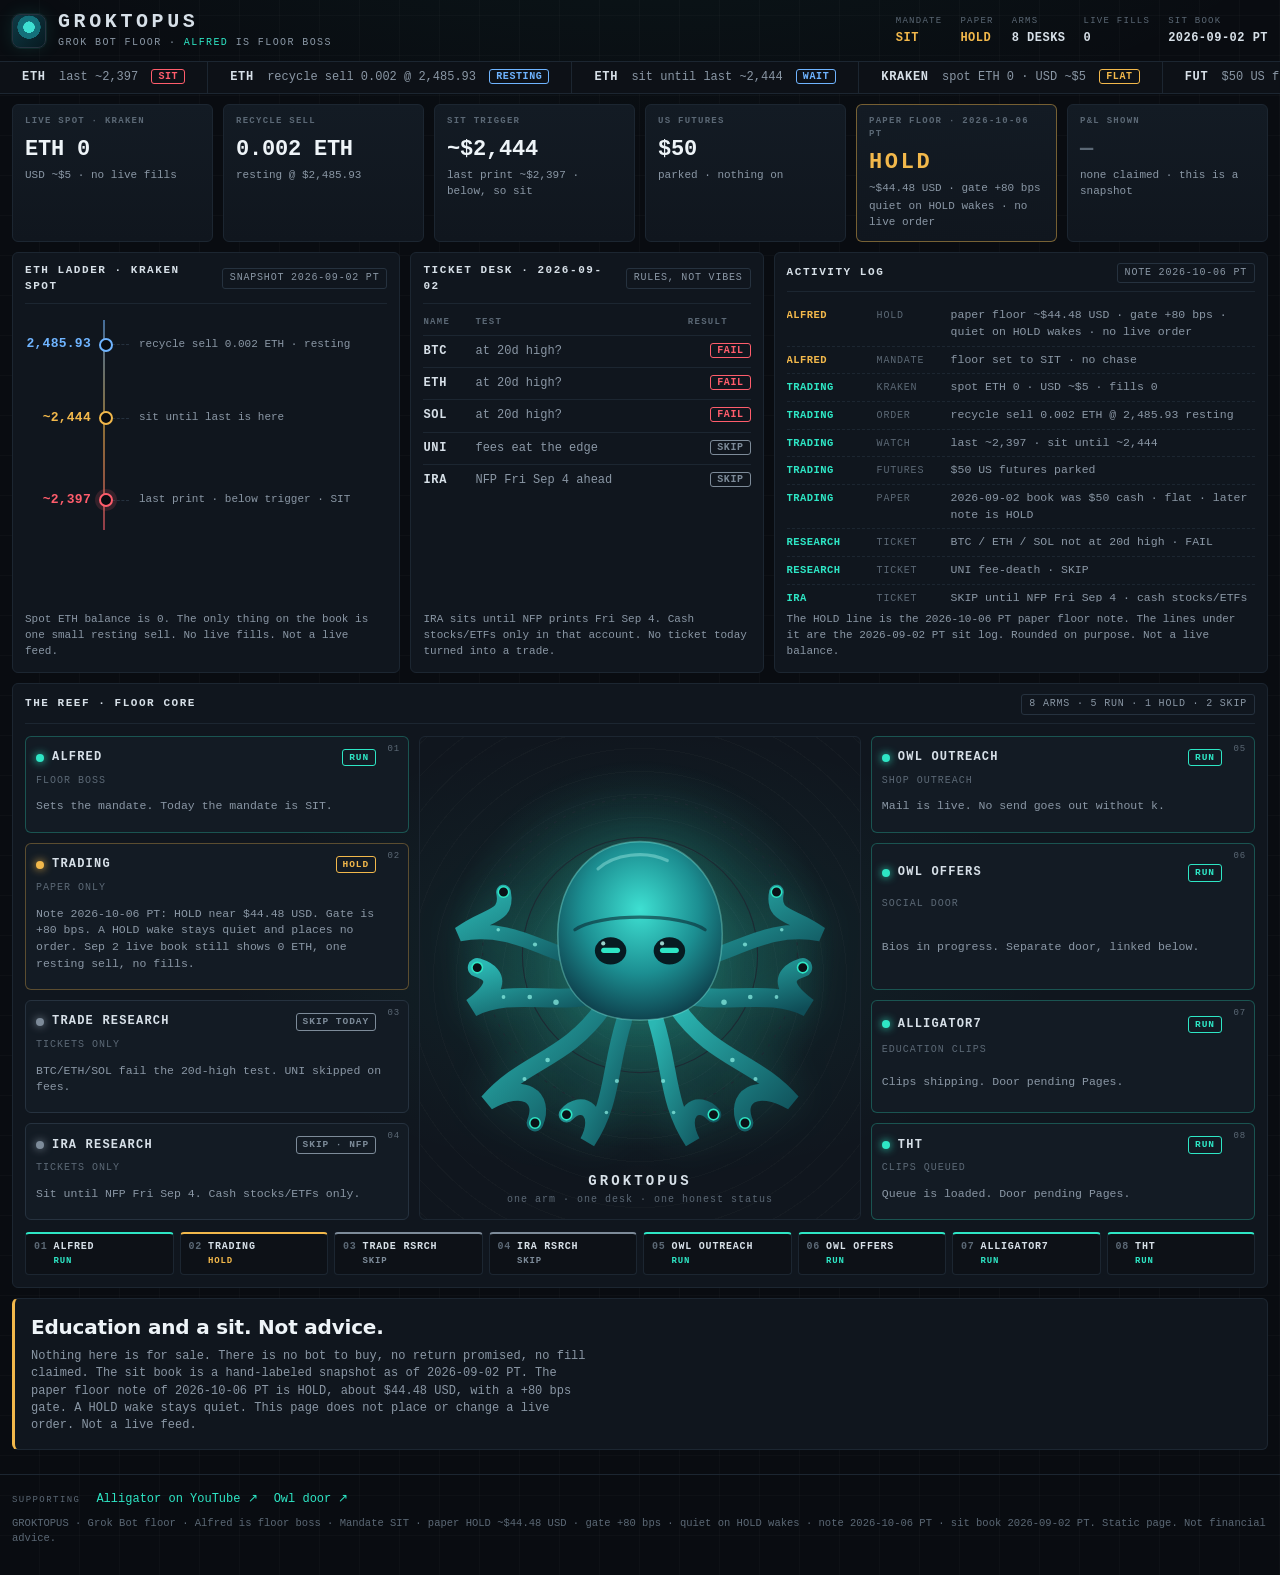
==== commit 1760f7e0: "Stamp the paper floor HOLD near $44.48 with an 80 bps gate. The public door keeps the 2026-09-02 sit" ====
--- a/index.html
+++ b/index.html
@@ -3,15 +3,15 @@
 <head>
   <meta charset="utf-8" />
   <meta name="viewport" content="width=device-width, initial-scale=1" />
-  <title>GROKTOPUS — Grok Bot floor. Mandate: HOLD.</title>
-  <meta name="description" content="GROKTOPUS is the Grok Bot trading floor. Alfred is floor boss. Forever-live is in a healthy HOLD: about $44.48 USD cash, no fills tonight. Orders wait for a +80 bps edge after costs. Snapshot evening 2026-10-06 PT. Education and a hold. Not advice. Nothing for sale. No withdrawal control." />
+  <title>GROKTOPUS — Grok Bot floor. Mandate: SIT.</title>
+  <meta name="description" content="GROKTOPUS is the Grok Bot trading floor. Alfred is floor boss. Eight desks, honest status, mandate SIT. Paper note 2026-10-06 PT: HOLD, about $44.48 USD, gate +80 bps, quiet on HOLD wakes. Sit book snapshot 2026-09-02 PT. Education and a sit. Not advice. Nothing for sale." />
   <link rel="canonical" href="https://alligator7-hub.github.io/groktopus-door/" />
   <link rel="icon" href="favicon.svg" type="image/svg+xml" />
   <meta name="theme-color" content="#090c11" />
   <meta property="og:type" content="website" />
   <meta property="og:site_name" content="GROKTOPUS" />
-  <meta property="og:title" content="GROKTOPUS — Grok Bot floor. Mandate: HOLD." />
-  <meta property="og:description" content="Healthy HOLD. Forever-live ~$44.48 USD cash, no fills tonight. Edge gate +80 bps. Not a live balance. No withdrawal control." />
+  <meta property="og:title" content="GROKTOPUS — Grok Bot floor. Mandate: SIT." />
+  <meta property="og:description" content="Eight desks, honest status, no fake money. Paper note 2026-10-06 PT: HOLD, about $44.48, gate +80 bps. Sit book 2026-09-02 PT. Education and a sit. Not advice." />
   <meta property="og:url" content="https://alligator7-hub.github.io/groktopus-door/" />
   <meta name="twitter:card" content="summary" />
   <link rel="stylesheet" href="styles.css" />
@@ -29,39 +29,44 @@
       </div>
     </div>
     <dl class="topmeta">
-      <div><dt>MANDATE</dt><dd class="mandate">HOLD</dd></div>
-      <div><dt>EDGE GATE</dt><dd class="edge">+80 BPS</dd></div>
-      <div><dt>FILLS TONIGHT</dt><dd class="mandate">0</dd></div>
-      <div><dt>SNAPSHOT</dt><dd>2026-10-06 PT</dd></div>
+      <div><dt>MANDATE</dt><dd class="mandate">SIT</dd></div>
+      <div><dt>PAPER</dt><dd class="mandate">HOLD</dd></div>
+      <div><dt>ARMS</dt><dd>8 DESKS</dd></div>
+      <div><dt>LIVE FILLS</dt><dd>0</dd></div>
+      <div><dt>SIT BOOK</dt><dd>2026-09-02 PT</dd></div>
     </dl>
   </header>
 
   <!-- ====== TICKER ====== -->
-  <div class="ticker" aria-label="Floor ticker, hand-labeled snapshot for the evening of 2026-10-06 PT">
+  <div class="ticker" aria-label="Floor ticker. Paper note 2026-10-06 PT is HOLD near 44.48 dollars with an 80 basis point gate. Sit book snapshot 2026-09-02 PT.">
     <div class="ticker-track">
       <ul class="ticker-list">
-        <li><b>MANDATE</b> HOLD is healthy <i class="hold">HOLD</i></li>
-        <li><b>FOREVER-LIVE</b> USD cash ~$44.48 <i class="hold">HOLD</i></li>
-        <li><b>FILLS</b> none tonight <i class="hold">0</i></li>
-        <li><b>EDGE</b> +80 bps after costs <i class="hold">GATE</i></li>
-        <li><b>PAPER</b> long HOLD allowed <i class="hold">HOLD</i></li>
-        <li><b>PAPER CASH</b> not republished <i class="quiet">—</i></li>
-        <li><b>ORDERS</b> none claimed <i class="quiet">—</i></li>
-        <li><b>P&amp;L</b> none claimed <i class="quiet">—</i></li>
-        <li><b>DOOR</b> no withdraw control <i class="quiet">NONE</i></li>
-        <li><b>FEED</b> hand snapshot, not live <i class="quiet">STATIC</i></li>
+        <li><b>ETH</b> last ~2,397 <i class="dn">SIT</i></li>
+        <li><b>ETH</b> recycle sell 0.002 @ 2,485.93 <i class="wait">RESTING</i></li>
+        <li><b>ETH</b> sit until last ~2,444 <i class="wait">WAIT</i></li>
+        <li><b>KRAKEN</b> spot ETH 0 · USD ~$5 <i class="flat">FLAT</i></li>
+        <li><b>FUT</b> $50 US futures parked <i class="flat">PARKED</i></li>
+        <li><b>PAPER</b> HOLD ~$44.48 · gate +80 bps · quiet wakes <i class="flat">HOLD</i></li>
+        <li><b>BTC</b> not at 20d high <i class="dn">FAIL</i></li>
+        <li><b>ETH</b> not at 20d high <i class="dn">FAIL</i></li>
+        <li><b>SOL</b> not at 20d high <i class="dn">FAIL</i></li>
+        <li><b>UNI</b> fee-death <i class="skip">SKIP</i></li>
+        <li><b>IRA</b> skip until NFP Fri Sep 4 <i class="skip">SKIP</i></li>
+        <li><b>FILLS</b> none live <i class="flat">0</i></li>
       </ul>
       <ul class="ticker-list" aria-hidden="true">
-        <li><b>MANDATE</b> HOLD is healthy <i class="hold">HOLD</i></li>
-        <li><b>FOREVER-LIVE</b> USD cash ~$44.48 <i class="hold">HOLD</i></li>
-        <li><b>FILLS</b> none tonight <i class="hold">0</i></li>
-        <li><b>EDGE</b> +80 bps after costs <i class="hold">GATE</i></li>
-        <li><b>PAPER</b> long HOLD allowed <i class="hold">HOLD</i></li>
-        <li><b>PAPER CASH</b> not republished <i class="quiet">—</i></li>
-        <li><b>ORDERS</b> none claimed <i class="quiet">—</i></li>
-        <li><b>P&amp;L</b> none claimed <i class="quiet">—</i></li>
-        <li><b>DOOR</b> no withdraw control <i class="quiet">NONE</i></li>
-        <li><b>FEED</b> hand snapshot, not live <i class="quiet">STATIC</i></li>
+        <li><b>ETH</b> last ~2,397 <i class="dn">SIT</i></li>
+        <li><b>ETH</b> recycle sell 0.002 @ 2,485.93 <i class="wait">RESTING</i></li>
+        <li><b>ETH</b> sit until last ~2,444 <i class="wait">WAIT</i></li>
+        <li><b>KRAKEN</b> spot ETH 0 · USD ~$5 <i class="flat">FLAT</i></li>
+        <li><b>FUT</b> $50 US futures parked <i class="flat">PARKED</i></li>
+        <li><b>PAPER</b> HOLD ~$44.48 · gate +80 bps · quiet wakes <i class="flat">HOLD</i></li>
+        <li><b>BTC</b> not at 20d high <i class="dn">FAIL</i></li>
+        <li><b>ETH</b> not at 20d high <i class="dn">FAIL</i></li>
+        <li><b>SOL</b> not at 20d high <i class="dn">FAIL</i></li>
+        <li><b>UNI</b> fee-death <i class="skip">SKIP</i></li>
+        <li><b>IRA</b> skip until NFP Fri Sep 4 <i class="skip">SKIP</i></li>
+        <li><b>FILLS</b> none live <i class="flat">0</i></li>
       </ul>
     </div>
   </div>
@@ -70,29 +75,30 @@
     <!-- ====== STAT TILES ====== -->
     <section class="tiles" aria-label="Book snapshot">
       <article class="tile">
-        <h2>FOREVER-LIVE</h2>
-        <p class="big hold">HOLD</p>
-        <p class="sub">USD cash ~$44.48 · hand-labeled</p>
-      </article>
-      <article class="tile">
-        <h2>FILLS TONIGHT</h2>
-        <p class="big hold">0</p>
-        <p class="sub">gate shut · floor up</p>
-      </article>
-      <article class="tile">
-        <h2>EDGE GATE</h2>
-        <p class="big hold">+80 bps</p>
-        <p class="sub">+0.80% expected edge after costs</p>
-      </article>
-      <article class="tile">
-        <h2>PAPER FLOOR</h2>
-        <p class="big hold">HOLD</p>
-        <p class="sub">long quiet is in bounds · cash —</p>
-      </article>
-      <article class="tile">
-        <h2>OPEN ORDERS</h2>
-        <p class="big muted">—</p>
-        <p class="sub">none claimed this snapshot</p>
+        <h2>LIVE SPOT · KRAKEN</h2>
+        <p class="big">ETH 0</p>
+        <p class="sub">USD ~$5 · no live fills</p>
+      </article>
+      <article class="tile">
+        <h2>RECYCLE SELL</h2>
+        <p class="big">0.002 ETH</p>
+        <p class="sub">resting @ $2,485.93</p>
+      </article>
+      <article class="tile">
+        <h2>SIT TRIGGER</h2>
+        <p class="big">~$2,444</p>
+        <p class="sub">last print ~$2,397 · below, so sit</p>
+      </article>
+      <article class="tile">
+        <h2>US FUTURES</h2>
+        <p class="big">$50</p>
+        <p class="sub">parked · nothing on</p>
+      </article>
+      <article class="tile hold-tile">
+        <h2>PAPER FLOOR · 2026-10-06 PT</h2>
+        <p class="big">HOLD</p>
+        <p class="sub">~$44.48 USD · gate +80 bps</p>
+        <p class="sub">quiet on HOLD wakes · no live order</p>
       </article>
       <article class="tile">
         <h2>P&amp;L SHOWN</h2>
@@ -101,65 +107,71 @@
       </article>
     </section>
 
-    <section class="holdnote" aria-label="What a long HOLD means">
-      <p><b>HOLD IS HEALTHY.</b> Paper and live can stay flat for a long stretch — one session, or many — while expected edge sits under the gate. Zero fills in that stretch means the +80 bps rule is in force and the floor is up.</p>
-    </section>
-
-    <!-- ====== GATE + TICKETS + LOG ====== -->
+    <!-- ====== LADDER + TICKETS + LOG ====== -->
     <section class="panels">
-      <article class="panel gate-panel">
+      <article class="panel ladder-panel">
         <header class="panel-head">
-          <h2>EDGE GATE · PAPER AND LIVE</h2>
-          <span class="tag">SAME BAR BOTH BOOKS</span>
+          <h2>ETH LADDER · KRAKEN SPOT</h2>
+          <span class="tag">SNAPSHOT 2026-09-02 PT</span>
         </header>
-        <div class="gate">
-          <p class="gate-mark"><span class="gate-num">+80</span><span class="gate-unit">BPS</span></p>
-          <p class="gate-eq">+80 bps means +0.80% expected edge after costs. One basis point is 0.01%. Eighty of them is the whole bar.</p>
-          <ol class="gate-rules">
-            <li><b>Under +80 bps</b> the book stays HOLD. No order goes out.</li>
-            <li><b>At or above +80 bps</b> a ticket may be eligible. None cleared on this snapshot.</li>
-            <li><b>Paper and forever-live</b> share this gate. A quiet paper book is the same rule, not a stuck desk.</li>
-            <li><b>Costs stay inside the test.</b> This page does not publish a fee schedule or a calculator.</li>
-          </ol>
+        <div class="ladder" role="img" aria-label="ETH price ladder: recycle sell resting at 2,485.93, sit trigger at about 2,444, last print about 2,397.">
+          <div class="rail"></div>
+          <div class="rung sell" style="--y:12%">
+            <span class="px">2,485.93</span>
+            <span class="lbl">recycle sell 0.002 ETH · resting</span>
+          </div>
+          <div class="rung trig" style="--y:47%">
+            <span class="px">~2,444</span>
+            <span class="lbl">sit until last is here</span>
+          </div>
+          <div class="rung last" style="--y:86%">
+            <span class="px">~2,397</span>
+            <span class="lbl">last print · below trigger · SIT</span>
+          </div>
         </div>
-        <p class="fine">Standing rule, hand-stated. This page cannot lower the gate, send an order, or move cash.</p>
+        <p class="fine">Spot ETH balance is 0. The only thing on the book is one small resting sell. No live fills. Not a live feed.</p>
       </article>
 
       <article class="panel tickets-panel">
         <header class="panel-head">
-          <h2>TICKET DESK · 2026-10-06 PT</h2>
+          <h2>TICKET DESK · 2026-09-02</h2>
           <span class="tag">RULES, NOT VIBES</span>
         </header>
         <table class="tickets">
-          <thead><tr><th>CHECK</th><th>RULE</th><th>NOW</th></tr></thead>
+          <thead><tr><th>NAME</th><th>TEST</th><th>RESULT</th></tr></thead>
           <tbody>
-            <tr><td>EDGE</td><td>after costs ≥ +80 bps</td><td><i class="hold">HOLD</i></td></tr>
-            <tr><td>LIVE</td><td>forever-live ~$44.48 cash</td><td><i class="hold">HOLD</i></td></tr>
-            <tr><td>PAPER</td><td>long HOLD allowed</td><td><i class="hold">HOLD</i></td></tr>
-            <tr><td>FILLS</td><td>tonight</td><td><i class="hold">0</i></td></tr>
-            <tr><td>DOOR</td><td>withdraw control</td><td><i class="quiet">NONE</i></td></tr>
+            <tr><td>BTC</td><td>at 20d high?</td><td><i class="dn">FAIL</i></td></tr>
+            <tr><td>ETH</td><td>at 20d high?</td><td><i class="dn">FAIL</i></td></tr>
+            <tr><td>SOL</td><td>at 20d high?</td><td><i class="dn">FAIL</i></td></tr>
+            <tr><td>UNI</td><td>fees eat the edge</td><td><i class="skip">SKIP</i></td></tr>
+            <tr><td>IRA</td><td>NFP Fri Sep 4 ahead</td><td><i class="skip">SKIP</i></td></tr>
           </tbody>
         </table>
-        <p class="fine">A dash means the figure was not read for this snapshot. It is not a hidden balance and not a zero invented to fill the tile.</p>
+        <p class="fine">IRA sits until NFP prints Fri Sep 4. Cash stocks/ETFs only in that account. No ticket today turned into a trade.</p>
       </article>
 
       <article class="panel log-panel">
         <header class="panel-head">
           <h2>ACTIVITY LOG</h2>
-          <span class="tag">2026-10-06 PT</span>
+          <span class="tag">NOTE 2026-10-06 PT</span>
         </header>
         <ol class="log">
-          <li><span class="who alfred">ALFRED</span><span class="act">MANDATE</span><span class="msg">floor set to HOLD · long quiet is in bounds</span></li>
-          <li><span class="who">TRADING</span><span class="act">LIVE</span><span class="msg">forever-live ~$44.48 USD cash · fills tonight 0</span></li>
-          <li><span class="who">TRADING</span><span class="act">GATE</span><span class="msg">+80 bps after costs · nothing cleared</span></li>
-          <li><span class="who">TRADING</span><span class="act">PAPER</span><span class="msg">HOLD allowed for a long stretch · cash —</span></li>
-          <li><span class="who">TRADING</span><span class="act">ORDERS</span><span class="msg">none claimed this snapshot</span></li>
-          <li><span class="who">RESEARCH</span><span class="act">TICKET</span><span class="msg">no name through the gate tonight</span></li>
-          <li><span class="who">IRA</span><span class="act">TICKET</span><span class="msg">no ticket on this snapshot</span></li>
-          <li><span class="who">DOOR</span><span class="act">LIMIT</span><span class="msg">no withdraw control · cash figure is not a wallet</span></li>
-          <li><span class="who">OUTREACH</span><span class="act">MAIL</span><span class="msg">standing rule: no send without k · none claimed tonight</span></li>
-          <li><span class="who">OFFERS</span><span class="act">SOCIAL</span><span class="msg">no new post claimed tonight</span></li>
+          <li><span class="who alfred">ALFRED</span><span class="act">HOLD</span><span class="msg">paper floor ~$44.48 USD · gate +80 bps · quiet on HOLD wakes · no live order</span></li>
+          <li><span class="who alfred">ALFRED</span><span class="act">MANDATE</span><span class="msg">floor set to SIT · no chase</span></li>
+          <li><span class="who">TRADING</span><span class="act">KRAKEN</span><span class="msg">spot ETH 0 · USD ~$5 · fills 0</span></li>
+          <li><span class="who">TRADING</span><span class="act">ORDER</span><span class="msg">recycle sell 0.002 ETH @ 2,485.93 resting</span></li>
+          <li><span class="who">TRADING</span><span class="act">WATCH</span><span class="msg">last ~2,397 · sit until ~2,444</span></li>
+          <li><span class="who">TRADING</span><span class="act">FUTURES</span><span class="msg">$50 US futures parked</span></li>
+          <li><span class="who">TRADING</span><span class="act">PAPER</span><span class="msg">2026-09-02 book was $50 cash · flat · later note is HOLD</span></li>
+          <li><span class="who">RESEARCH</span><span class="act">TICKET</span><span class="msg">BTC / ETH / SOL not at 20d high · FAIL</span></li>
+          <li><span class="who">RESEARCH</span><span class="act">TICKET</span><span class="msg">UNI fee-death · SKIP</span></li>
+          <li><span class="who">IRA</span><span class="act">TICKET</span><span class="msg">SKIP until NFP Fri Sep 4 · cash stocks/ETFs only</span></li>
+          <li><span class="who">OUTREACH</span><span class="act">MAIL</span><span class="msg">mail live · no send without k</span></li>
+          <li><span class="who">OFFERS</span><span class="act">SOCIAL</span><span class="msg">bios in progress</span></li>
+          <li><span class="who">ALLIGATOR7</span><span class="act">CLIPS</span><span class="msg">education clips · door pending Pages</span></li>
+          <li><span class="who">THT</span><span class="act">CLIPS</span><span class="msg">queued · door pending Pages</span></li>
         </ol>
+        <p class="fine">The HOLD line is the 2026-10-06 PT paper floor note. The lines under it are the 2026-09-02 PT sit log. Rounded on purpose. Not a live balance.</p>
       </article>
     </section>
 
@@ -167,7 +179,7 @@
     <section class="reef" id="reef" aria-labelledby="reef-title">
       <header class="panel-head reef-head">
         <h2 id="reef-title">THE REEF · FLOOR CORE</h2>
-        <span class="tag">8 ARMS · 5 RUN · 1 HOLD · 2 QUIET</span>
+        <span class="tag">8 ARMS · 5 RUN · 1 HOLD · 2 SKIP</span>
       </header>
 
       <div class="reef-grid">
@@ -175,22 +187,22 @@
         <article class="desk run" style="--n:'01'">
           <header><span class="dot"></span><h3>ALFRED</h3><span class="state">RUN</span></header>
           <p class="role">floor boss</p>
-          <p class="note">Sets the mandate. The mandate is HOLD. A long quiet stretch stays in bounds.</p>
-        </article>
-        <article class="desk hold" style="--n:'02'">
+          <p class="note">Sets the mandate. Today the mandate is SIT.</p>
+        </article>
+        <article class="desk sit" style="--n:'02'">
           <header><span class="dot"></span><h3>TRADING</h3><span class="state">HOLD</span></header>
-          <p class="role">paper and live</p>
-          <p class="note">Forever-live holds ~$44.48 USD cash. Fills tonight: 0. Paper may hold the same way. Paper cash is not republished (—).</p>
-        </article>
-        <article class="desk quiet" style="--n:'03'">
-          <header><span class="dot"></span><h3>TRADE RESEARCH</h3><span class="state">QUIET</span></header>
+          <p class="role">paper only</p>
+          <p class="note">Note 2026-10-06 PT: HOLD near $44.48 USD. Gate is +80 bps. A HOLD wake stays quiet and places no order. Sep 2 live book still shows 0 ETH, one resting sell, no fills.</p>
+        </article>
+        <article class="desk skip" style="--n:'03'">
+          <header><span class="dot"></span><h3>TRADE RESEARCH</h3><span class="state">SKIP TODAY</span></header>
           <p class="role">tickets only</p>
-          <p class="note">No name cleared +80 bps on this snapshot. Quiet research is a shut gate, not a down desk.</p>
-        </article>
-        <article class="desk quiet" style="--n:'04'">
-          <header><span class="dot"></span><h3>IRA RESEARCH</h3><span class="state">QUIET</span></header>
+          <p class="note">BTC/ETH/SOL fail the 20d-high test. UNI skipped on fees.</p>
+        </article>
+        <article class="desk skip" style="--n:'04'">
+          <header><span class="dot"></span><h3>IRA RESEARCH</h3><span class="state">SKIP · NFP</span></header>
           <p class="role">tickets only</p>
-          <p class="note">No ticket on this snapshot. Cash stocks and ETFs only in that account.</p>
+          <p class="note">Sit until NFP Fri Sep 4. Cash stocks/ETFs only.</p>
         </article>
 
         <!-- Center: original octopus -->
@@ -272,31 +284,31 @@
         <article class="desk run" style="--n:'05'">
           <header><span class="dot"></span><h3>OWL OUTREACH</h3><span class="state">RUN</span></header>
           <p class="role">shop outreach</p>
-          <p class="note">Mail desk is up. No send goes out without k. None claimed tonight.</p>
+          <p class="note">Mail is live. No send goes out without k.</p>
         </article>
         <article class="desk run" style="--n:'06'">
           <header><span class="dot"></span><h3>OWL OFFERS</h3><span class="state">RUN</span></header>
           <p class="role">social door</p>
-          <p class="note">Separate door, linked below. No new post claimed tonight.</p>
+          <p class="note">Bios in progress. Separate door, linked below.</p>
         </article>
         <article class="desk run" style="--n:'07'">
           <header><span class="dot"></span><h3>ALLIGATOR7</h3><span class="state">RUN</span></header>
           <p class="role">education clips</p>
-          <p class="note">Education desk. No new publish claimed tonight.</p>
+          <p class="note">Clips shipping. Door pending Pages.</p>
         </article>
         <article class="desk run" style="--n:'08'">
           <header><span class="dot"></span><h3>THT</h3><span class="state">RUN</span></header>
           <p class="role">clips queued</p>
-          <p class="note">Queue desk. No new publish claimed tonight.</p>
+          <p class="note">Queue is loaded. Door pending Pages.</p>
         </article>
       </div>
 
       <!-- Roll call strip -->
       <ol class="rollcall" aria-label="Eight arms roll call">
         <li class="run"><b>01</b>ALFRED<i>RUN</i></li>
-        <li class="hold"><b>02</b>TRADING<i>HOLD</i></li>
-        <li class="quiet"><b>03</b>TRADE RSRCH<i>QUIET</i></li>
-        <li class="quiet"><b>04</b>IRA RSRCH<i>QUIET</i></li>
+        <li class="sit"><b>02</b>TRADING<i>HOLD</i></li>
+        <li class="skip"><b>03</b>TRADE RSRCH<i>SKIP</i></li>
+        <li class="skip"><b>04</b>IRA RSRCH<i>SKIP</i></li>
         <li class="run"><b>05</b>OWL OUTREACH<i>RUN</i></li>
         <li class="run"><b>06</b>OWL OFFERS<i>RUN</i></li>
         <li class="run"><b>07</b>ALLIGATOR7<i>RUN</i></li>
@@ -306,8 +318,8 @@
 
     <!-- ====== THE LINE ====== -->
     <section class="line" aria-label="What this page is">
-      <p class="line-main">Education and a hold. Not advice.</p>
-      <p class="line-sub">Nothing here is for sale. There is no bot to buy, no return promised, and no fill claimed tonight. The only cash figure is a hand-labeled forever-live snapshot of about $44.48 USD for the evening of 2026-10-06 PT, written down 2026-10-07 03:59 UTC. It is not a wallet balance, not a live feed, and not available to move from this page. There is no withdrawal control here.</p>
+      <p class="line-main">Education and a sit. Not advice.</p>
+      <p class="line-sub">Nothing here is for sale. There is no bot to buy, no return promised, no fill claimed. The sit book is a hand-labeled snapshot as of 2026-09-02 PT. The paper floor note of 2026-10-06 PT is HOLD, about $44.48 USD, with a +80 bps gate. A HOLD wake stays quiet. This page does not place or change a live order. Not a live feed.</p>
     </section>
   </main>
 
@@ -316,9 +328,8 @@
       <span class="foot-label">SUPPORTING</span>
       <a href="https://www.youtube.com/channel/UCKOJdD9WkZSSrFBQMr-6TzQ" rel="noopener" target="_blank">Alligator on YouTube ↗</a>
       <a href="https://alligator7-hub.github.io/owl-offers-door/" rel="noopener" target="_blank">Owl door ↗</a>
-      <a href="docs/STATUS-TEMPLATE.md">Alfred rollup template</a>
     </div>
-    <p class="foot-fine">GROKTOPUS · Grok Bot floor · Alfred is floor boss · Mandate HOLD · Edge gate +80 bps · Snapshot evening 2026-10-06 PT. Static page. Not financial advice. No withdrawal control.</p>
+    <p class="foot-fine">GROKTOPUS · Grok Bot floor · Alfred is floor boss · Mandate SIT · paper HOLD ~$44.48 USD · gate +80 bps · quiet on HOLD wakes · note 2026-10-06 PT · sit book 2026-09-02 PT. Static page. Not financial advice.</p>
   </footer>
 </body>
 </html>
--- a/styles.css
+++ b/styles.css
@@ -50,14 +50,14 @@
 main { max-width: 1320px; margin: 0 auto; padding: 0 12px 24px; display: grid; gap: var(--gap); }
 
 /* ---------- status tokens ---------- */
-i.dn, i.skip, i.wait, i.flat, i.run, i.hold, i.quiet {
+i.dn, i.skip, i.wait, i.flat, i.run {
   font-style: normal; font-weight: 700; font-size: 10px; letter-spacing: .06em;
   padding: 1px 6px; border-radius: 3px; border: 1px solid currentColor; margin-left: 6px; vertical-align: 1px;
 }
 i.dn { color: var(--fail); }
-i.skip, i.quiet { color: var(--skip); }
+i.skip { color: var(--skip); }
 i.wait { color: var(--wait); }
-i.flat, i.hold { color: var(--sit); }
+i.flat { color: var(--sit); }
 i.run { color: var(--run); }
 
 .tag {
@@ -87,7 +87,6 @@
 .topmeta dt { font-size: 9px; letter-spacing: .14em; color: var(--text-mute); }
 .topmeta dd { font-size: 12px; font-weight: 700; letter-spacing: .04em; }
 .topmeta .mandate { color: var(--sit); }
-.topmeta .edge { color: var(--run); }
 
 /* ---------- ticker ---------- */
 .ticker {
@@ -115,13 +114,11 @@
 .tile h2 { font-size: 9px; letter-spacing: .14em; color: var(--text-mute); font-weight: 600; }
 .tile .big { font-size: 22px; font-weight: 800; margin-top: 6px; letter-spacing: -.01em; color: #eef4f8; }
 .tile .big.muted { color: var(--text-mute); }
-.tile .big.hold { color: var(--sit); }
 .tile .sub { font-size: 11px; color: var(--text-dim); margin-top: 2px; }
+.tile.hold-tile { border-color: rgba(242, 184, 75, 0.45); }
+.tile.hold-tile .big { color: var(--sit); letter-spacing: .12em; }
 @media (max-width: 1000px) { .tiles { grid-template-columns: repeat(3, 1fr); } }
-@media (max-width: 560px) {
-  .tiles { grid-template-columns: repeat(2, 1fr); }
-  .tile .big { font-size: 19px; }
-}
+@media (max-width: 560px) { .tiles { grid-template-columns: repeat(2, 1fr); } .tile .big { font-size: 19px; } }
 
 /* ---------- panels ---------- */
 .panels { display: grid; grid-template-columns: 1.1fr 1fr 1.4fr; gap: var(--gap); }
@@ -135,26 +132,6 @@
 }
 .panel-head h2 { font-size: 11px; letter-spacing: .14em; font-weight: 700; color: var(--text); }
 .fine { font-size: 11px; color: var(--text-dim); margin-top: auto; }
-
-.holdnote {
-  border: 1px solid rgba(242, 184, 75, 0.45);
-  background: rgba(242, 184, 75, 0.07);
-  border-radius: var(--r);
-  padding: 10px 12px;
-}
-.holdnote p { font-size: 12.5px; color: var(--text); max-width: 95ch; }
-.holdnote b { color: var(--sit); letter-spacing: .08em; font-size: 11px; }
-
-.gate { display: grid; gap: 8px; }
-.gate-mark { display: flex; align-items: baseline; gap: 8px; }
-.gate-num {
-  font-size: 40px; font-weight: 800; letter-spacing: -.03em; color: var(--sit); line-height: .95;
-}
-.gate-unit { font-size: 12px; letter-spacing: .16em; color: var(--text-dim); font-weight: 700; }
-.gate-eq { font-size: 12.5px; color: var(--text); }
-.gate-rules { display: grid; gap: 6px; }
-.gate-rules li { font-size: 11.5px; color: var(--text-dim); }
-.gate-rules b { color: var(--text); font-weight: 700; }
 @media (max-width: 1000px) { .panels { grid-template-columns: 1fr 1fr; } .log-panel { grid-column: 1 / -1; } }
 @media (max-width: 640px) { .panels { grid-template-columns: 1fr; } }
 
@@ -193,7 +170,7 @@
   padding: 2px 0 6px;
 }
 .tickets td { padding: 7px 0; border-top: 1px solid var(--line); color: var(--text-dim); }
-.tickets td:first-child { color: var(--text); font-weight: 700; letter-spacing: .06em; width: 64px; white-space: nowrap; }
+.tickets td:first-child { color: var(--text); font-weight: 700; letter-spacing: .06em; width: 52px; }
 .tickets td:last-child { text-align: right; }
 .tickets td:last-child i { margin-left: 0; }
 
@@ -262,11 +239,11 @@
 .desk .role { font-size: 10px; letter-spacing: .1em; color: var(--text-mute); text-transform: uppercase; }
 .desk .note { font-size: 11.5px; color: var(--text-dim); }
 .desk.run { color: var(--run); }
-.desk.sit, .desk.hold { color: var(--sit); }
-.desk.skip, .desk.quiet { color: var(--skip); }
+.desk.sit { color: var(--sit); }
+.desk.skip { color: var(--skip); }
 .desk.run { border-color: rgba(46, 230, 197, 0.28); }
-.desk.sit, .desk.hold { border-color: rgba(242, 184, 75, 0.32); }
-.desk.skip, .desk.quiet { border-color: var(--line-2); }
+.desk.sit { border-color: rgba(242, 184, 75, 0.32); }
+.desk.skip { border-color: var(--line-2); }
 .desk h3, .desk .note { color: var(--text); }
 .desk .note { color: var(--text-dim); }
 
@@ -292,14 +269,12 @@
 .rollcall b { color: var(--text-mute); font-weight: 600; grid-row: 1 / 3; align-self: start; }
 .rollcall i { font-style: normal; font-size: 9px; color: inherit; }
 .rollcall .run { color: var(--run); }
-.rollcall .sit, .rollcall .hold { color: var(--sit); }
-.rollcall .skip, .rollcall .quiet { color: var(--skip); }
-.rollcall li.run, .rollcall li.sit, .rollcall li.skip, .rollcall li.hold, .rollcall li.quiet { color: var(--text); }
+.rollcall .sit { color: var(--sit); }
+.rollcall .skip { color: var(--skip); }
+.rollcall li.run, .rollcall li.sit, .rollcall li.skip { color: var(--text); }
 .rollcall li.run { border-top-color: var(--run); } .rollcall li.run i { color: var(--run); }
-.rollcall li.sit, .rollcall li.hold { border-top-color: var(--sit); }
-.rollcall li.sit i, .rollcall li.hold i { color: var(--sit); }
-.rollcall li.skip, .rollcall li.quiet { border-top-color: var(--skip); }
-.rollcall li.skip i, .rollcall li.quiet i { color: var(--skip); }
+.rollcall li.sit { border-top-color: var(--sit); } .rollcall li.sit i { color: var(--sit); }
+.rollcall li.skip { border-top-color: var(--skip); } .rollcall li.skip i { color: var(--skip); }
 @media (max-width: 900px) { .rollcall { grid-template-columns: repeat(4, 1fr); } }
 @media (max-width: 480px) { .rollcall { grid-template-columns: repeat(2, 1fr); } }
 
